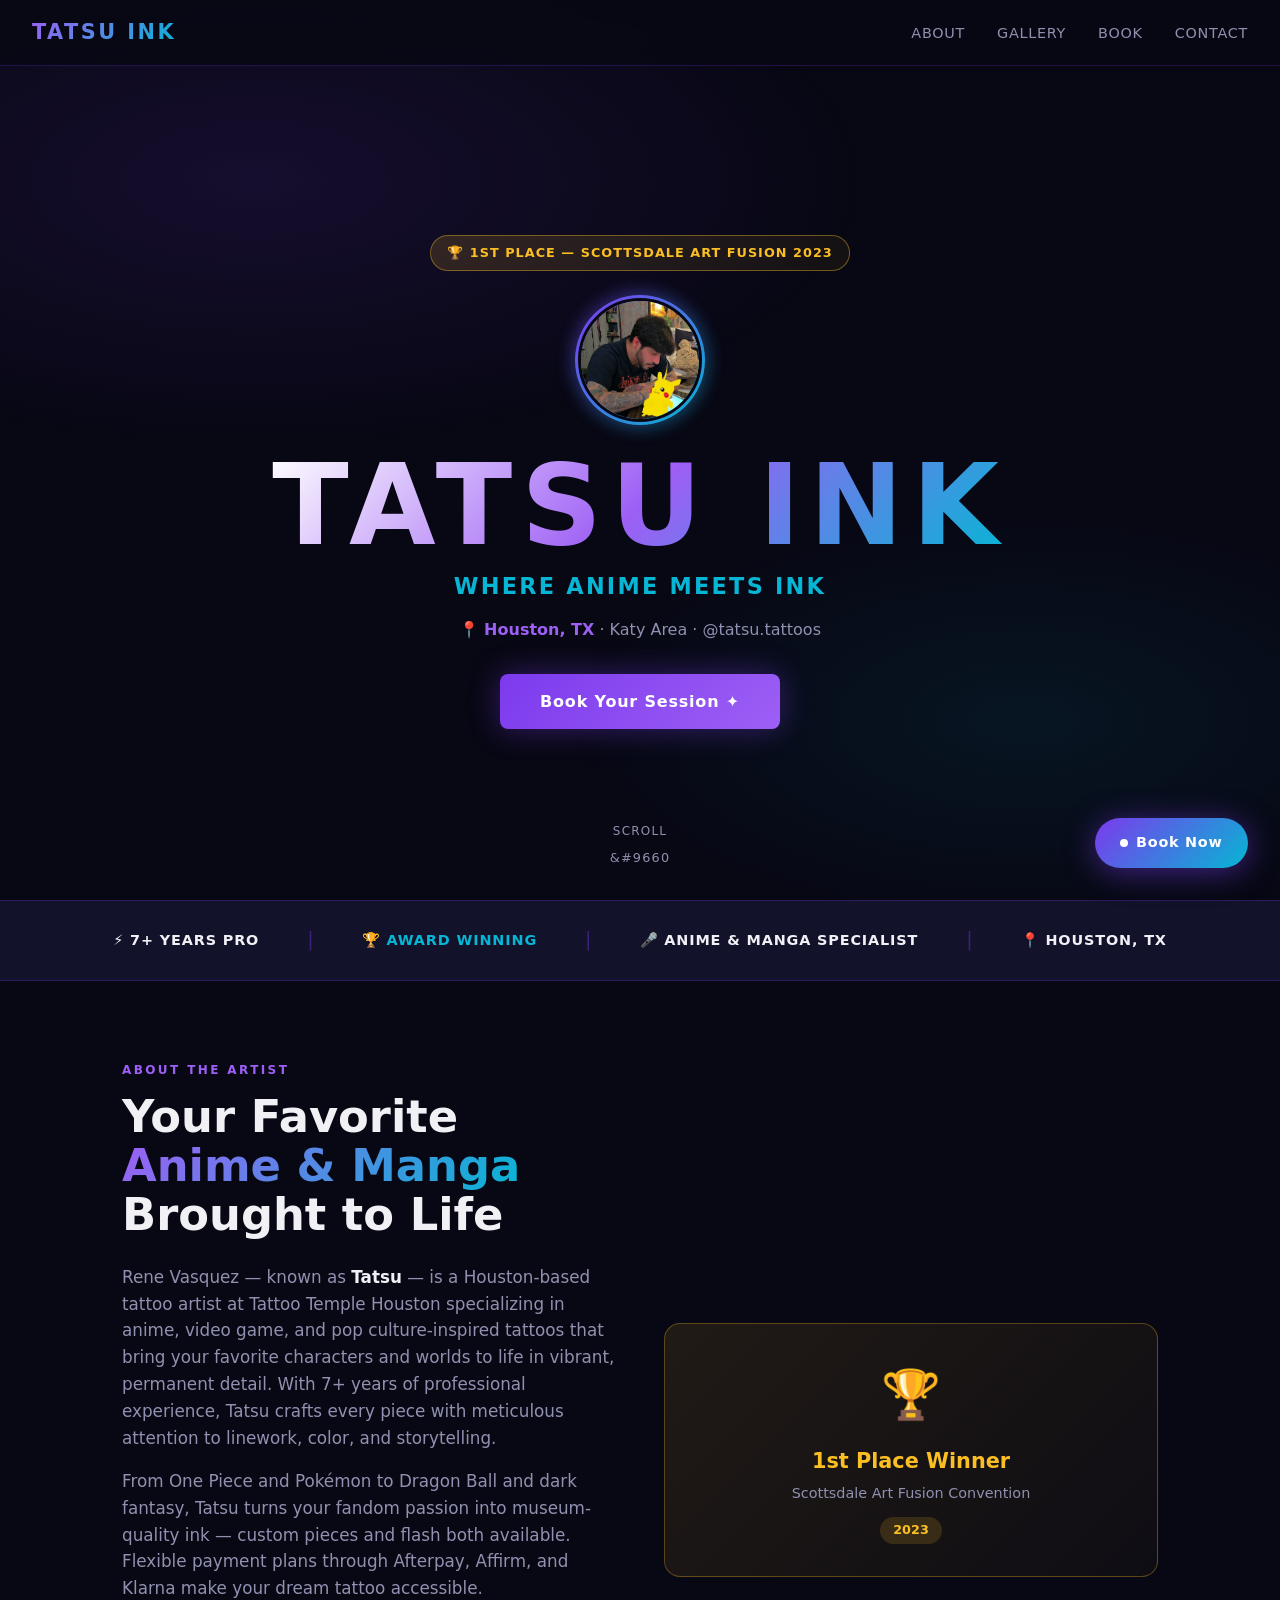
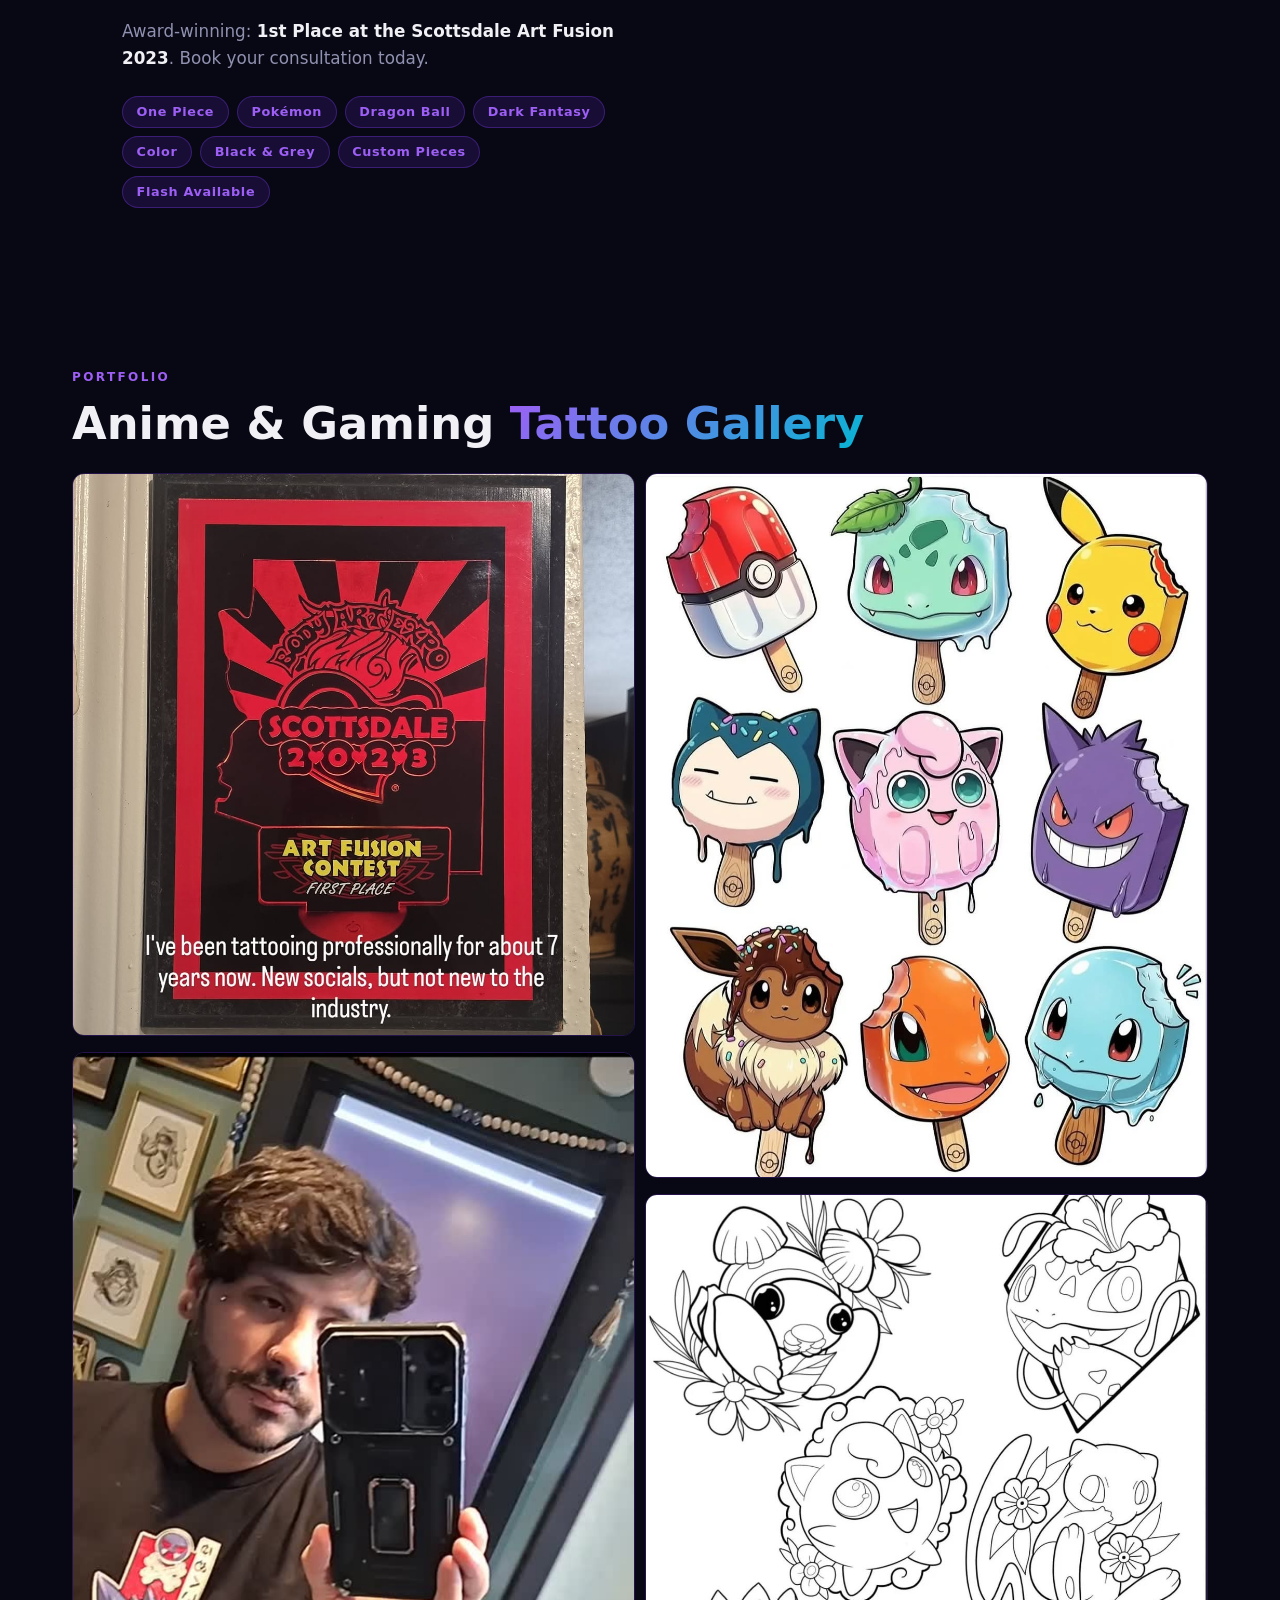
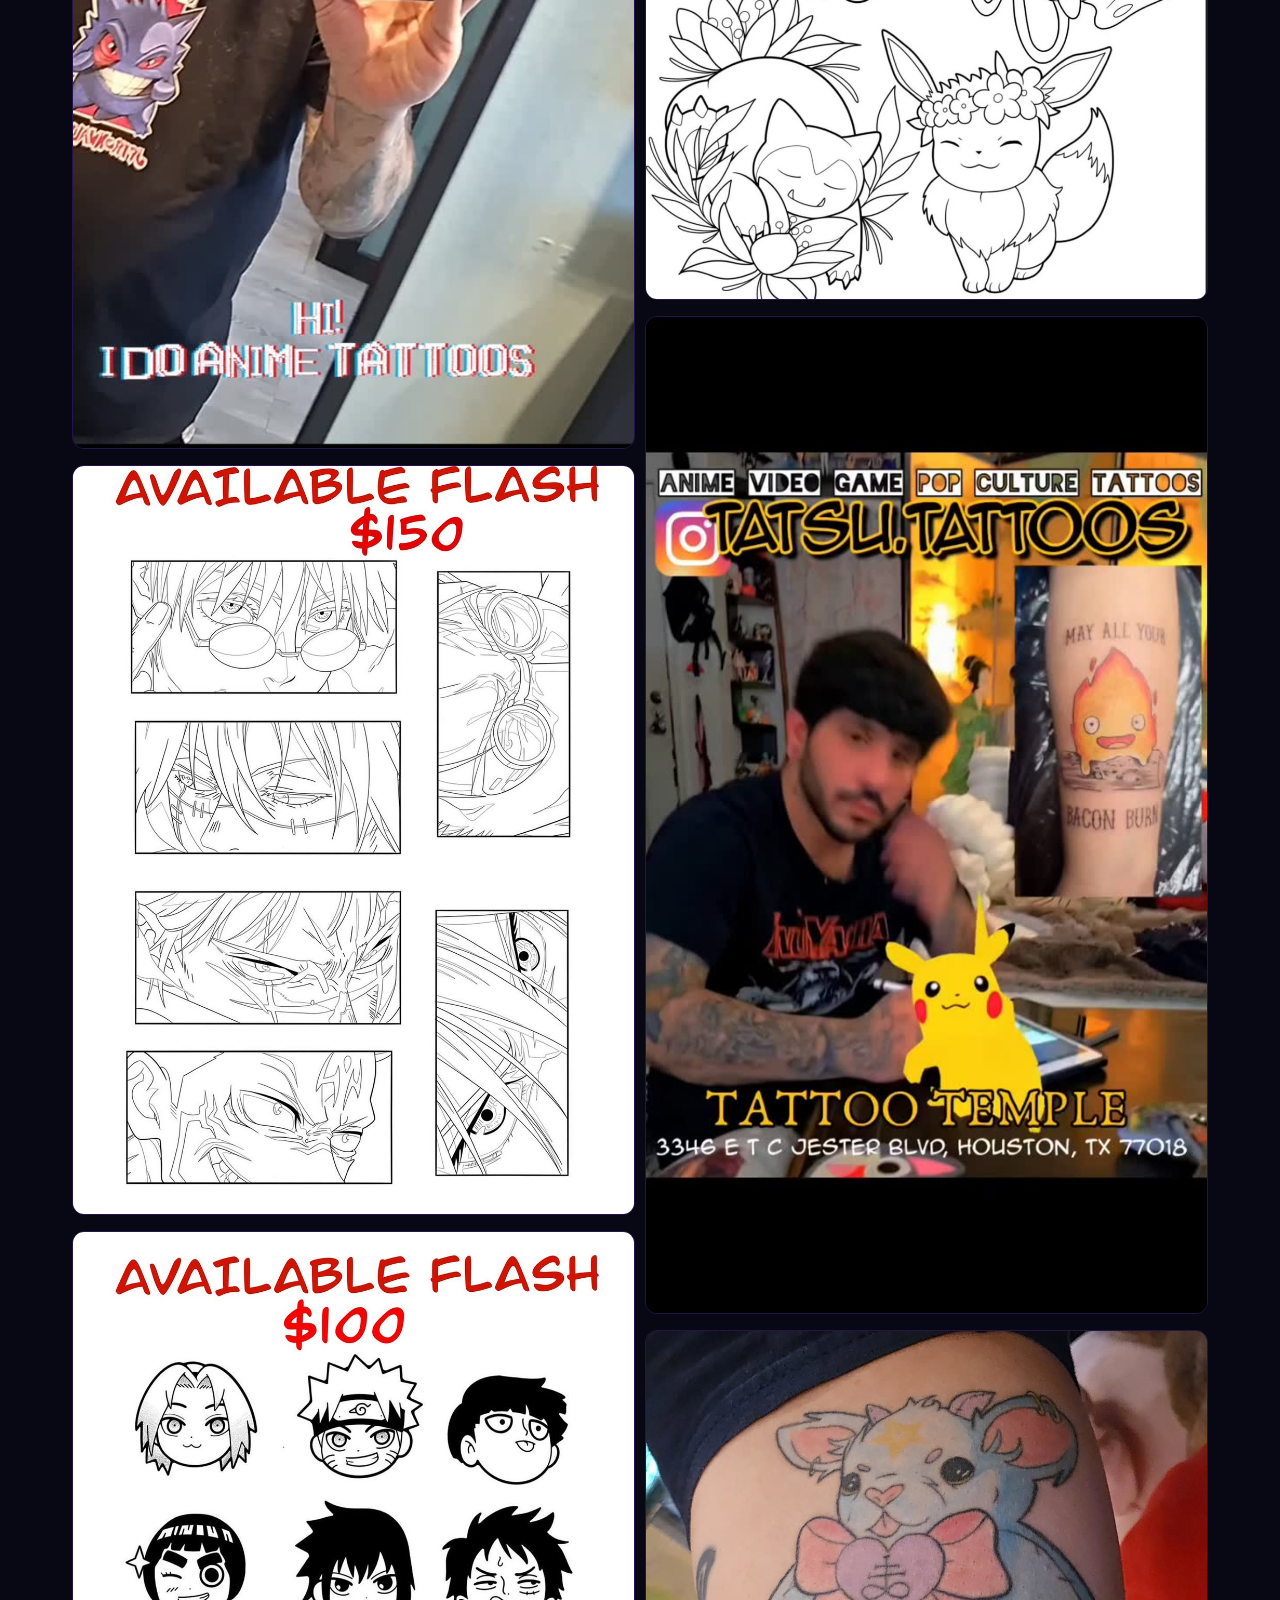
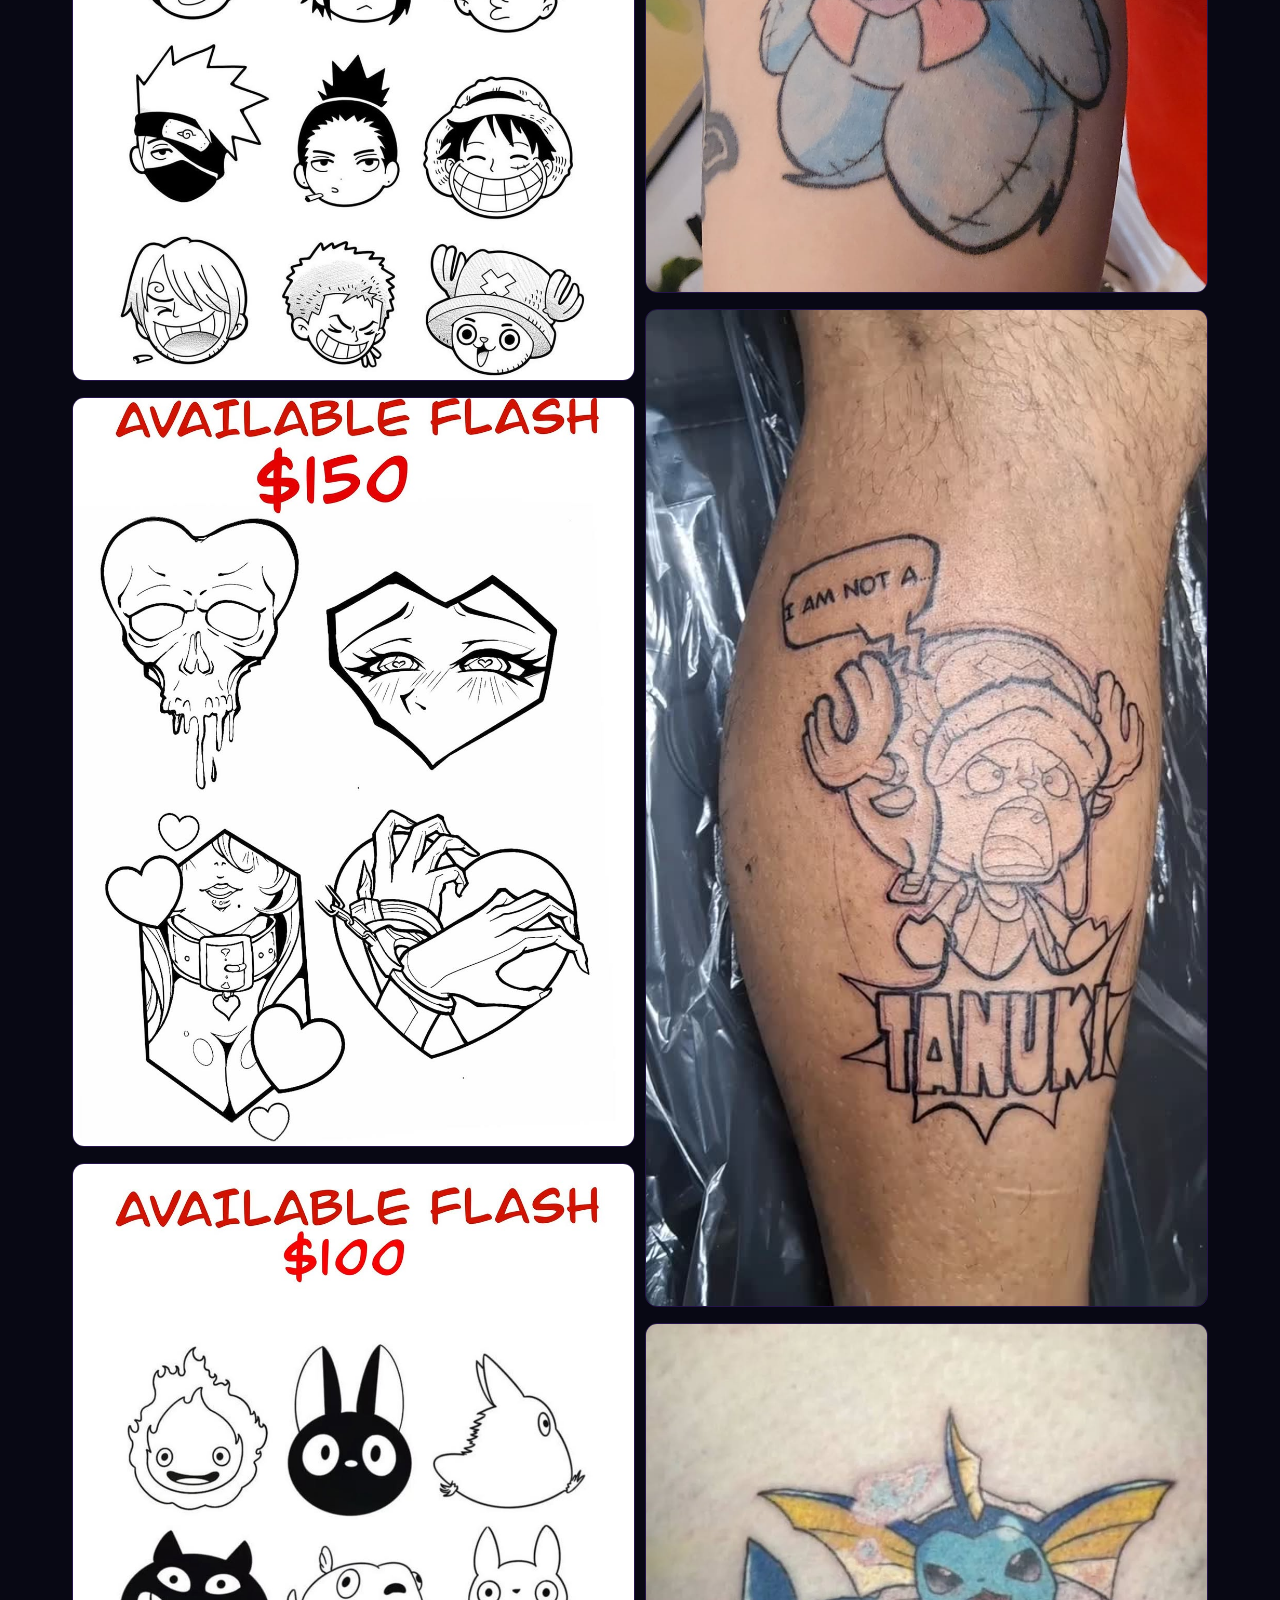
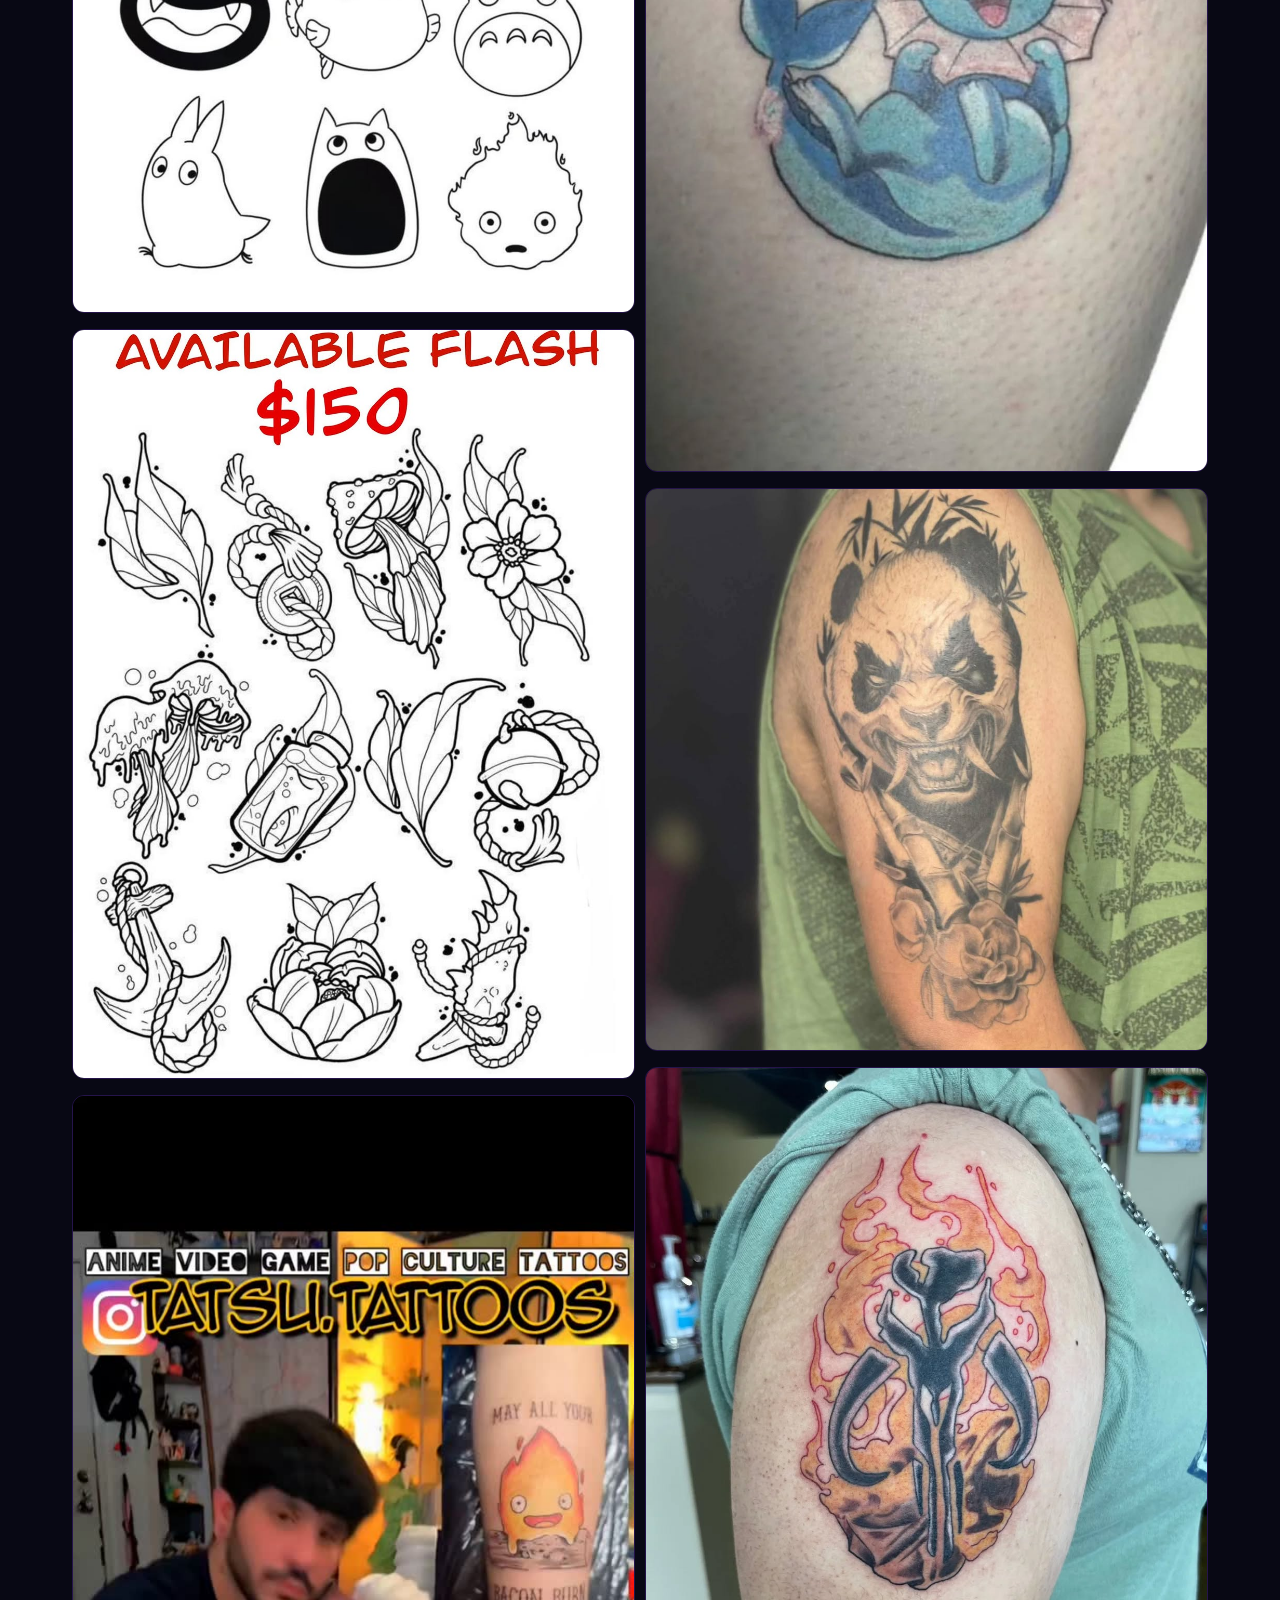
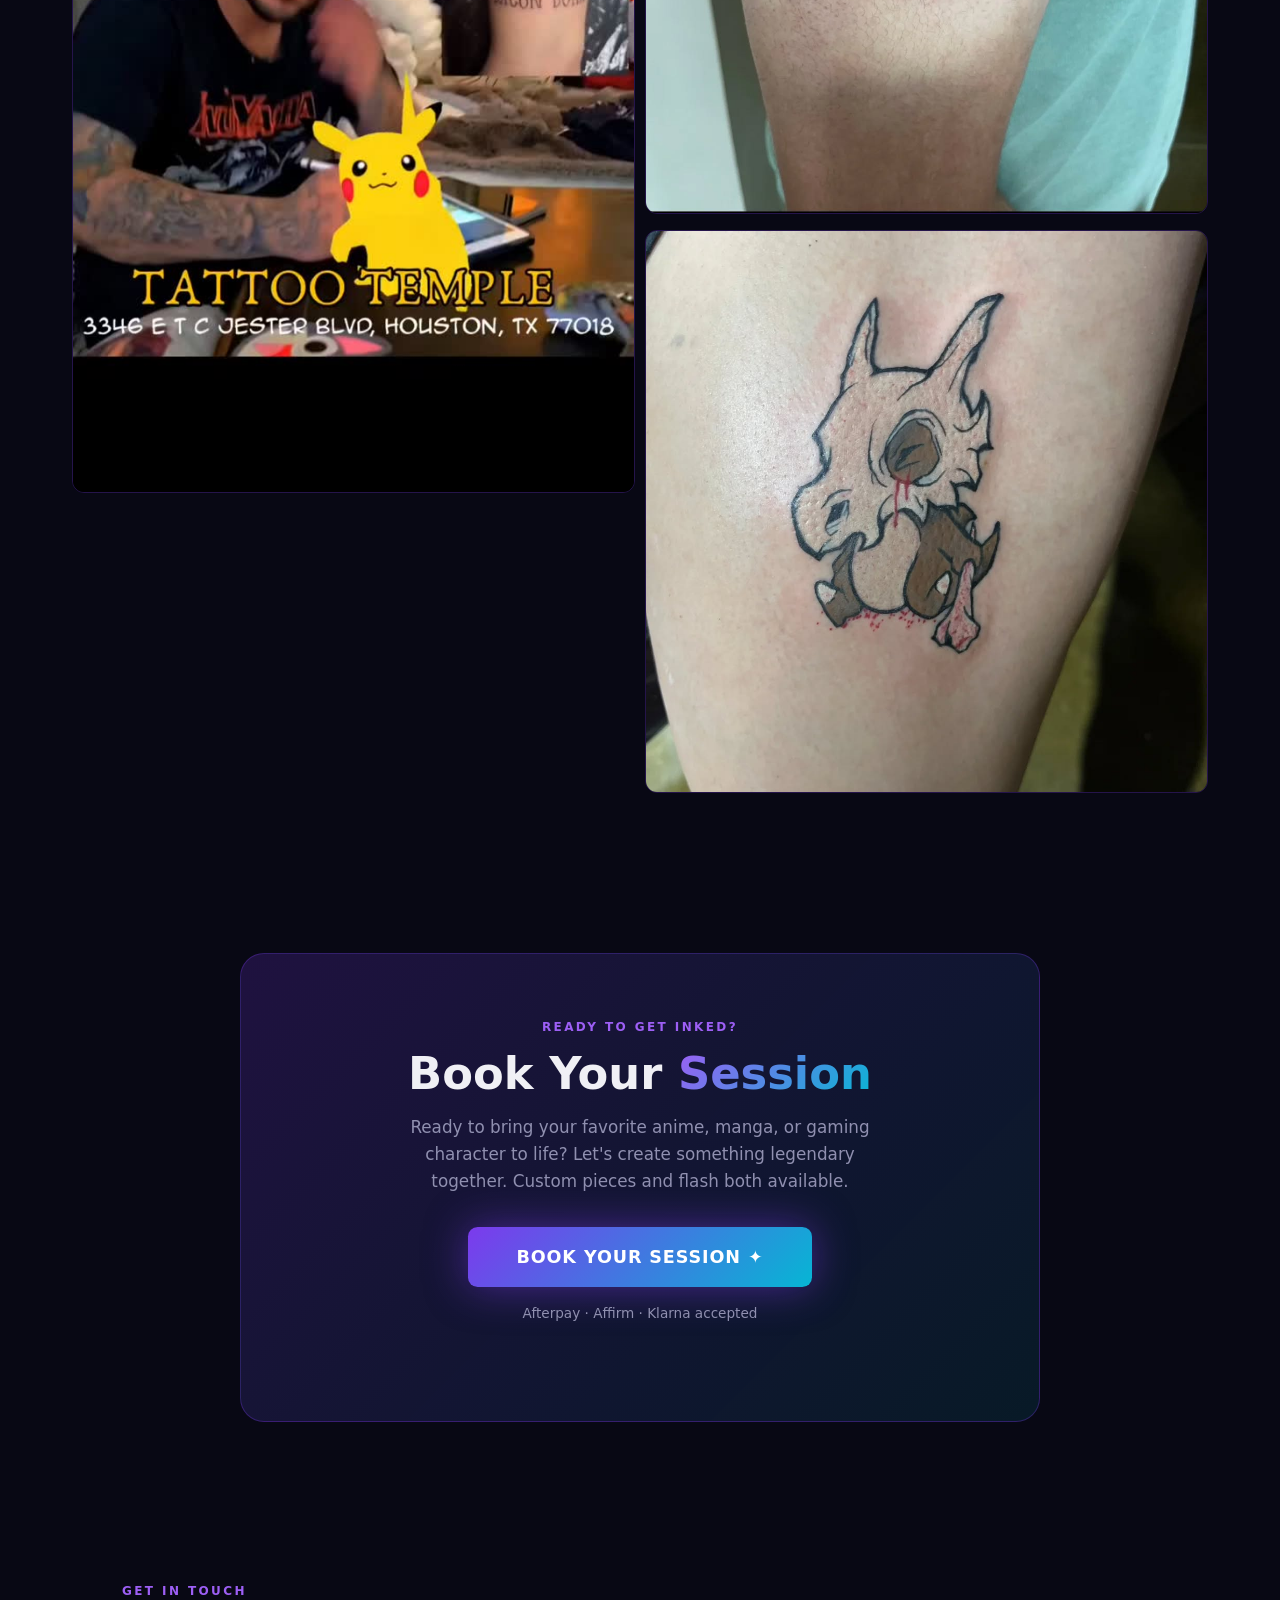
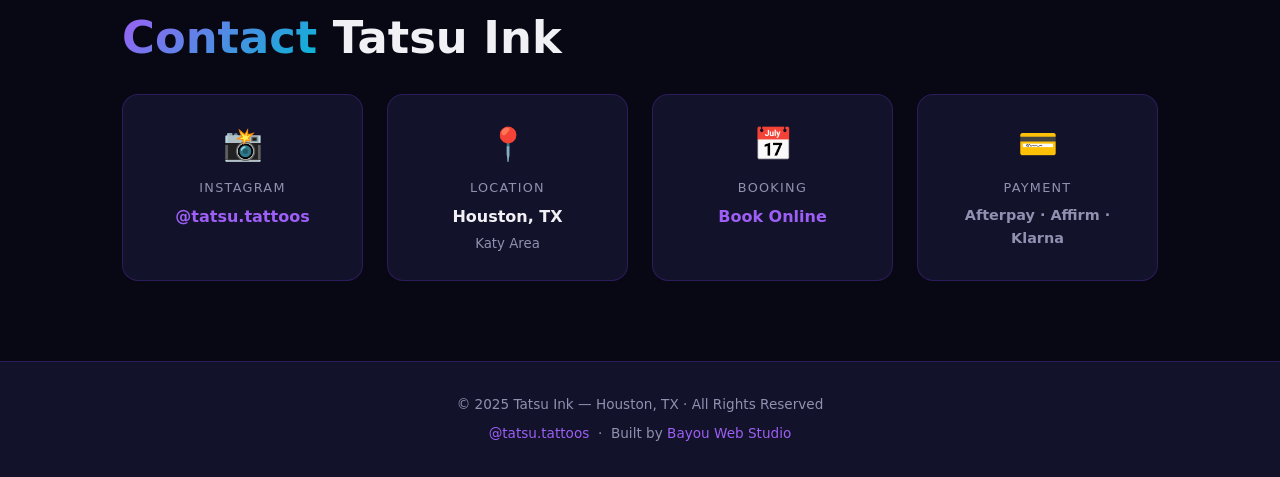
==== index.html @ 1beac1ac "fix: keep 2-column masonry gallery on mobile (was collapsing to 1 column under 480px)" ====
<!DOCTYPE html>
<html lang="en">
<head>
  <meta charset="UTF-8">
  <meta name="viewport" content="width=device-width, initial-scale=1.0">
  <title>Tatsu Ink | Anime &amp; Manga Tattoo Artist | Houston TX | Award Winning</title>
  <meta name="description" content="Tatsu Ink — Award-winning anime, manga &amp; gaming tattoo artist in Houston, TX. One Piece, Pokemon, Dragon Ball, dark fantasy. 1st Place Scottsdale Art Fusion 2023.">
  <meta name="keywords" content="anime tattoo artist Houston TX, manga tattoo Houston, gaming tattoo Katy Texas, One Piece tattoo, Pokemon tattoo, Dragon Ball tattoo, award winning tattoo artist Houston">
  <meta name="author" content="Tatsu Ink">
  <meta property="og:title" content="Tatsu Ink | Anime &amp; Manga Tattoo Artist | Houston TX">
  <meta property="og:description" content="Award-winning anime, manga &amp; gaming tattoos. 1st Place Scottsdale Art Fusion 2023. Houston, TX.">
  <meta property="og:image" content="https://tatsuink.com/img/tatsu_01.jpg">
  <meta property="og:url" content="https://tatsuink.com">
  <meta property="og:type" content="website">
  <meta name="twitter:card" content="summary_large_image">
  <link rel="canonical" href="https://tatsuink.com">
  <script type="application/ld+json">
  {
    "@context": "https://schema.org",
    "@type": "LocalBusiness",
    "name": "Tatsu Ink",
    "description": "Anime, manga, and gaming culture tattoo specialist. Award-winning artist. 7+ years professional experience.",
    "url": "https://tatsuink.com",
    "address": {"@type": "PostalAddress","addressLocality": "Katy","addressRegion": "TX","addressCountry": "US"},
    "sameAs": ["https://www.instagram.com/tatsu.tattoos/"],
    "image": "https://tatsuink.com/img/profile.jpg",
    "award": "1st Place Scottsdale Art Fusion 2023"
  }
  </script>
  <style>
    :root{--bg:#080814;--bg2:#0d0d22;--text:#f0f0f5;--muted:#9090b0;--accent:#7c3aed;--accent2:#9d5ff5;--cyan:#06b6d4;--gold:#fbbf24;--card-bg:#12122a;--border:rgba(124,58,237,0.25)}
    *{margin:0;padding:0;box-sizing:border-box}
    html{scroll-behavior:smooth}
    body{background:var(--bg);color:var(--text);font-family:'Segoe UI',system-ui,-apple-system,sans-serif;line-height:1.6;overflow-x:hidden}
    body::before{content:'';position:fixed;inset:0;background:radial-gradient(ellipse 80% 50% at 20% 20%,rgba(124,58,237,0.12) 0%,transparent 60%),radial-gradient(ellipse 60% 40% at 80% 80%,rgba(6,182,212,0.08) 0%,transparent 60%);pointer-events:none;z-index:0}
    nav{position:fixed;top:0;left:0;right:0;z-index:100;display:flex;align-items:center;justify-content:space-between;padding:1rem 2rem;background:rgba(8,8,20,0.9);backdrop-filter:blur(12px);border-bottom:1px solid var(--border)}
    .nav-logo{font-size:1.3rem;font-weight:900;letter-spacing:0.12em;background:linear-gradient(135deg,var(--accent2),var(--cyan));-webkit-background-clip:text;-webkit-text-fill-color:transparent;background-clip:text;text-decoration:none}
    .nav-links{display:flex;gap:2rem;list-style:none}
    .nav-links a{color:var(--muted);text-decoration:none;font-size:0.9rem;letter-spacing:0.05em;text-transform:uppercase;transition:color 0.2s}
    .nav-links a:hover{color:var(--accent2)}
    .hero{position:relative;z-index:1;min-height:100vh;display:flex;align-items:center;justify-content:center;text-align:center;padding:8rem 2rem 4rem}
    .hero-badge{display:inline-flex;align-items:center;gap:0.5rem;background:linear-gradient(135deg,rgba(251,191,36,0.15),rgba(251,191,36,0.05));border:1px solid rgba(251,191,36,0.4);color:var(--gold);padding:0.4rem 1rem;border-radius:2rem;font-size:0.8rem;font-weight:700;letter-spacing:0.08em;text-transform:uppercase;margin-bottom:1.5rem}
    .profile-pic-wrap{width:130px;height:130px;border-radius:50%;margin:0 auto 1.5rem;padding:3px;background:linear-gradient(135deg,var(--accent),var(--cyan));position:relative}
    .profile-pic-wrap::after{content:'';position:absolute;inset:-4px;border-radius:50%;background:linear-gradient(135deg,var(--accent),var(--cyan));z-index:-1;opacity:0.4;filter:blur(8px)}
    .profile-pic{width:100%;height:100%;border-radius:50%;object-fit:cover;border:3px solid var(--bg)}
    .hero-title{font-size:clamp(3rem,10vw,7rem);font-weight:900;letter-spacing:0.08em;line-height:1;margin-bottom:0.5rem;background:linear-gradient(135deg,#fff 0%,var(--accent2) 50%,var(--cyan) 100%);-webkit-background-clip:text;-webkit-text-fill-color:transparent;background-clip:text}
    .hero-tagline{font-size:clamp(1rem,3vw,1.4rem);color:var(--cyan);font-weight:600;letter-spacing:0.1em;text-transform:uppercase;margin-bottom:0.75rem}
    .hero-location{color:var(--muted);font-size:1rem;margin-bottom:2rem}
    .hero-location span{color:var(--accent2);font-weight:600}
    .hero-cta{display:inline-flex;align-items:center;gap:0.5rem;background:linear-gradient(135deg,var(--accent),var(--accent2));color:#fff;padding:0.9rem 2.5rem;border-radius:0.5rem;text-decoration:none;font-weight:700;font-size:1rem;letter-spacing:0.05em;transition:transform 0.2s,box-shadow 0.2s;box-shadow:0 0 30px rgba(124,58,237,0.4)}
    .hero-cta:hover{transform:translateY(-2px);box-shadow:0 0 50px rgba(124,58,237,0.6)}
    .scroll-hint{position:absolute;bottom:2rem;left:50%;transform:translateX(-50%);display:flex;flex-direction:column;align-items:center;gap:0.4rem;color:var(--muted);font-size:0.75rem;letter-spacing:0.1em;text-transform:uppercase;animation:bounce 2s infinite}
    .scroll-hint::after{content:'&#9660';font-size:0.8rem}
    @keyframes bounce{0%,100%{transform:translateX(-50%) translateY(0)}50%{transform:translateX(-50%) translateY(6px)}}
    .creds{position:relative;z-index:1;background:var(--card-bg);border-top:1px solid var(--border);border-bottom:1px solid var(--border);padding:1.5rem 2rem}
    .creds-inner{max-width:1100px;margin:0 auto;display:flex;flex-wrap:wrap;justify-content:center;gap:1rem 3rem}
    .cred-item{display:flex;align-items:center;gap:0.5rem;font-size:0.9rem;font-weight:700;letter-spacing:0.06em;text-transform:uppercase}
    .cred-item.highlight{color:var(--cyan)}
    .sep{color:rgba(124,58,237,0.4);font-weight:300;font-size:1.2rem}
    section{position:relative;z-index:1;max-width:1100px;margin:0 auto;padding:5rem 2rem}
    .section-label{font-size:0.75rem;font-weight:700;letter-spacing:0.2em;text-transform:uppercase;color:var(--accent2);margin-bottom:0.75rem}
    .section-title{font-size:clamp(1.8rem,4vw,2.8rem);font-weight:900;line-height:1.1;margin-bottom:1.5rem}
    .section-title span{background:linear-gradient(135deg,var(--accent2),var(--cyan));-webkit-background-clip:text;-webkit-text-fill-color:transparent;background-clip:text}
    .about-grid{display:grid;grid-template-columns:1fr 1fr;gap:3rem;align-items:center}
    .about-text p{color:var(--muted);font-size:1.05rem;margin-bottom:1rem}
    .about-text p strong{color:var(--text)}
    .about-tags{display:flex;flex-wrap:wrap;gap:0.5rem;margin-top:1.5rem}
    .tag{background:rgba(124,58,237,0.15);border:1px solid rgba(124,58,237,0.35);color:var(--accent2);padding:0.3rem 0.85rem;border-radius:2rem;font-size:0.8rem;font-weight:600;letter-spacing:0.05em}
    .about-award{background:linear-gradient(135deg,rgba(251,191,36,0.1),rgba(251,191,36,0.03));border:1px solid rgba(251,191,36,0.3);border-radius:1rem;padding:2rem;text-align:center}
    .award-icon{font-size:3rem;margin-bottom:0.75rem}
    .award-title{font-size:1.3rem;font-weight:900;color:var(--gold);margin-bottom:0.25rem}
    .award-sub{color:var(--muted);font-size:0.9rem}
    .award-year{display:inline-block;margin-top:0.75rem;background:rgba(251,191,36,0.15);color:var(--gold);padding:0.2rem 0.8rem;border-radius:2rem;font-size:0.8rem;font-weight:700}
    #gallery{max-width:1200px}
    .gallery-grid{columns:2;column-gap:10px}
    .gallery-item{break-inside:avoid;margin-bottom:10px;margin-bottom:1rem;border-radius:0.75rem;overflow:hidden;cursor:pointer;position:relative;border:1px solid var(--border);transition:transform 0.3s,box-shadow 0.3s}
    .gallery-item:hover{transform:translateY(-4px);box-shadow:0 12px 40px rgba(124,58,237,0.35);border-color:var(--accent2)}
    .gallery-item img{width:100%;display:block;transition:transform 0.4s}
    .gallery-item:hover img{transform:scale(1.04)}
    .gallery-overlay{position:absolute;inset:0;background:linear-gradient(to top,rgba(124,58,237,0.6) 0%,transparent 50%);opacity:0;transition:opacity 0.3s;display:flex;align-items:flex-end;padding:1rem}
    .gallery-item:hover .gallery-overlay{opacity:1}
    .lightbox{display:none;position:fixed;inset:0;z-index:1000;background:rgba(0,0,0,0.94);align-items:center;justify-content:center;padding:1rem}
    .lightbox.active{display:flex}
    .lightbox-img{max-width:90vw;max-height:90vh;border-radius:0.75rem;box-shadow:0 0 80px rgba(124,58,237,0.5);border:1px solid var(--accent)}
    .lightbox-close,.lightbox-prev,.lightbox-next{position:absolute;background:rgba(124,58,237,0.3);border:1px solid var(--accent);color:#fff;font-size:1.5rem;width:3rem;height:3rem;border-radius:50%;cursor:pointer;display:flex;align-items:center;justify-content:center;transition:background 0.2s}
    .lightbox-close{top:1.5rem;right:1.5rem}
    .lightbox-prev{top:50%;left:1.5rem;transform:translateY(-50%)}
    .lightbox-next{top:50%;right:1.5rem;transform:translateY(-50%)}
    .lightbox-close:hover,.lightbox-prev:hover,.lightbox-next:hover{background:rgba(124,58,237,0.7)}
    .booking-inner{background:linear-gradient(135deg,rgba(124,58,237,0.2) 0%,rgba(6,182,212,0.1) 100%);border:1px solid rgba(124,58,237,0.3);border-radius:1.5rem;padding:4rem 2rem;text-align:center;max-width:800px;margin:0 auto}
    .booking-inner p{color:var(--muted);font-size:1.05rem;margin-bottom:2rem;max-width:500px;margin-left:auto;margin-right:auto}
    .book-btn{display:inline-flex;align-items:center;gap:0.6rem;background:linear-gradient(135deg,var(--accent),var(--cyan));color:#fff;padding:1rem 3rem;border-radius:0.6rem;text-decoration:none;font-weight:800;font-size:1.1rem;letter-spacing:0.05em;text-transform:uppercase;transition:transform 0.2s,box-shadow 0.2s;box-shadow:0 0 40px rgba(124,58,237,0.5)}
    .book-btn:hover{transform:translateY(-3px);box-shadow:0 0 60px rgba(124,58,237,0.7)}
    .contact-grid{display:grid;grid-template-columns:repeat(auto-fit,minmax(220px,1fr));gap:1.5rem;margin-top:2rem}
    .contact-card{background:var(--card-bg);border:1px solid var(--border);border-radius:1rem;padding:1.5rem;text-align:center;transition:border-color 0.2s,transform 0.2s}
    .contact-card:hover{border-color:var(--accent2);transform:translateY(-2px)}
    .contact-card-icon{font-size:2rem;margin-bottom:0.5rem}
    .contact-card-label{color:var(--muted);font-size:0.8rem;letter-spacing:0.1em;text-transform:uppercase;margin-bottom:0.35rem}
    .contact-card-value{font-weight:700;font-size:1rem}
    .contact-card a{color:var(--accent2);text-decoration:none}
    .contact-card a:hover{color:var(--cyan)}
    footer{position:relative;z-index:1;background:var(--card-bg);border-top:1px solid var(--border);text-align:center;padding:2rem;color:var(--muted);font-size:0.85rem}
    footer a{color:var(--accent2);text-decoration:none}
    footer a:hover{color:var(--cyan)}
    .float-btn{position:fixed;bottom:2rem;right:2rem;z-index:200;background:linear-gradient(135deg,var(--accent),var(--cyan));color:#fff;padding:0.85rem 1.6rem;border-radius:3rem;text-decoration:none;font-weight:800;font-size:0.9rem;letter-spacing:0.05em;box-shadow:0 4px 30px rgba(124,58,237,0.5);transition:transform 0.2s,box-shadow 0.2s;display:flex;align-items:center;gap:0.5rem}
    .float-btn:hover{transform:translateY(-3px) scale(1.05);box-shadow:0 8px 40px rgba(124,58,237,0.7)}
    .pulse{display:inline-block;width:8px;height:8px;background:#fff;border-radius:50%;animation:pulseAnim 1.5s infinite}
    @keyframes pulseAnim{0%,100%{opacity:1;transform:scale(1)}50%{opacity:0.5;transform:scale(1.4)}}
    @media(max-width:768px){nav{padding:0.75rem 1.25rem}.nav-links{display:none}.about-grid{grid-template-columns:1fr}.gallery-grid{columns:2}.creds-inner{gap:0.75rem 1.5rem}.sep{display:none}.float-btn{bottom:1.25rem;right:1.25rem;padding:0.75rem 1.25rem;font-size:0.85rem}}
    @media(max-width:480px){.gallery-grid{columns:2}.hero-title{font-size:3rem}}
  </style>
</head>
<body>

<nav>
  <a class="nav-logo" href="#">TATSU INK</a>
  <ul class="nav-links">
    <li><a href="#about">About</a></li>
    <li><a href="#gallery">Gallery</a></li>
    <li><a href="#book">Book</a></li>
    <li><a href="#contact">Contact</a></li>
  </ul>
</nav>

<div class="hero">
  <div>
    <div class="hero-badge">&#127942; 1st Place &mdash; Scottsdale Art Fusion 2023</div>
    <div class="profile-pic-wrap">
      <img class="profile-pic" src="img/profile.jpg" alt="Tatsu anime manga tattoo artist Houston TX" loading="eager">
    </div>
    <h1 class="hero-title">TATSU INK</h1>
    <p class="hero-tagline">Where Anime Meets Ink</p>
    <p class="hero-location">&#128205; <span>Houston, TX</span> &middot; Katy Area &middot; @tatsu.tattoos</p>
    <a class="hero-cta" href="https://venue.ink/@tatsutattoos/book/buk-8iaoDPo7040" target="_blank" rel="noopener">Book Your Session &#10022;</a>
  </div>
  <div class="scroll-hint">Scroll</div>
</div>

<div class="creds">
  <div class="creds-inner">
    <div class="cred-item">&#9889; 7+ Years Pro</div>
    <div class="sep">|</div>
    <div class="cred-item highlight">&#127942; Award Winning</div>
    <div class="sep">|</div>
    <div class="cred-item">&#127908; Anime &amp; Manga Specialist</div>
    <div class="sep">|</div>
    <div class="cred-item">&#128205; Houston, TX</div>
  </div>
</div>

<section id="about">
  <div class="section-label">About the Artist</div>
  <div class="about-grid">
    <div class="about-text">
      <h2 class="section-title">Your Favorite <span>Anime &amp; Manga</span> Brought to Life</h2>
      <p>Rene Vasquez &mdash; known as <strong>Tatsu</strong> &mdash; is a Houston-based tattoo artist at Tattoo Temple Houston specializing in anime, video game, and pop culture-inspired tattoos that bring your favorite characters and worlds to life in vibrant, permanent detail. With 7+ years of professional experience, Tatsu crafts every piece with meticulous attention to linework, color, and storytelling.</p>
      <p>From One Piece and Pok&eacute;mon to Dragon Ball and dark fantasy, Tatsu turns your fandom passion into museum-quality ink &mdash; custom pieces and flash both available. Flexible payment plans through Afterpay, Affirm, and Klarna make your dream tattoo accessible.</p>
      <p>Award-winning: <strong>1st Place at the Scottsdale Art Fusion 2023</strong>. Book your consultation today.</p>
      <div class="about-tags">
        <span class="tag">One Piece</span>
        <span class="tag">Pok&eacute;mon</span>
        <span class="tag">Dragon Ball</span>
        <span class="tag">Dark Fantasy</span>
        <span class="tag">Color</span>
        <span class="tag">Black &amp; Grey</span>
        <span class="tag">Custom Pieces</span>
        <span class="tag">Flash Available</span>
      </div>
    </div>
    <div class="about-award">
      <div class="award-icon">&#127942;</div>
      <div class="award-title">1st Place Winner</div>
      <div class="award-sub">Scottsdale Art Fusion Convention</div>
      <div class="award-year">2023</div>
    </div>
  </div>
</section>

<section id="gallery" style="max-width:1200px">
  <div class="section-label">Portfolio</div>
  <h2 class="section-title">Anime &amp; Gaming <span>Tattoo Gallery</span></h2>
  <div class="gallery-grid" id="galleryGrid"></div>
</section>

<section id="book">
  <div class="booking-inner">
    <div class="section-label">Ready to Get Inked?</div>
    <h2 class="section-title" style="margin-bottom:1rem">Book Your <span>Session</span></h2>
    <p>Ready to bring your favorite anime, manga, or gaming character to life? Let's create something legendary together. Custom pieces and flash both available.</p>
    <a class="book-btn" href="https://venue.ink/@tatsutattoos/book/buk-8iaoDPo7040" target="_blank" rel="noopener">Book Your Session &#10022;</a>
    <p style="margin-top:1rem;color:var(--muted);font-size:0.85rem">Afterpay &middot; Affirm &middot; Klarna accepted</p>
  </div>
</section>

<section id="contact">
  <div class="section-label">Get in Touch</div>
  <h2 class="section-title"><span>Contact</span> Tatsu Ink</h2>
  <div class="contact-grid">
    <div class="contact-card">
      <div class="contact-card-icon">&#128248;</div>
      <div class="contact-card-label">Instagram</div>
      <div class="contact-card-value"><a href="https://www.instagram.com/tatsu.tattoos/" target="_blank" rel="noopener">@tatsu.tattoos</a></div>
    </div>
    <div class="contact-card">
      <div class="contact-card-icon">&#128205;</div>
      <div class="contact-card-label">Location</div>
      <div class="contact-card-value">Houston, TX<br><small style="color:var(--muted);font-weight:400">Katy Area</small></div>
    </div>
    <div class="contact-card">
      <div class="contact-card-icon">&#128197;</div>
      <div class="contact-card-label">Booking</div>
      <div class="contact-card-value"><a href="https://venue.ink/@tatsutattoos/book/buk-8iaoDPo7040" target="_blank" rel="noopener">Book Online</a></div>
    </div>
    <div class="contact-card">
      <div class="contact-card-icon">&#128179;</div>
      <div class="contact-card-label">Payment</div>
      <div class="contact-card-value" style="font-size:0.9rem;color:var(--muted)">Afterpay &middot; Affirm &middot; Klarna</div>
    </div>
  </div>
</section>

<footer>
  <p>&copy; 2025 Tatsu Ink &mdash; Houston, TX &middot; All Rights Reserved</p>
  <p style="margin-top:0.5rem">
    <a href="https://www.instagram.com/tatsu.tattoos/" target="_blank" rel="noopener">@tatsu.tattoos</a>
    &nbsp;&middot;&nbsp;
    Built by <a href="https://bayouwebstudio.com" target="_blank" rel="noopener">Bayou Web Studio</a>
  </p>
</footer>

<a class="float-btn" href="https://venue.ink/@tatsutattoos/book/buk-8iaoDPo7040" target="_blank" rel="noopener">
  <span class="pulse"></span> Book Now
</a>

<div class="lightbox" id="lightbox">
  <button class="lightbox-close" id="lbClose">&#10005;</button>
  <button class="lightbox-prev" id="lbPrev">&#8249;</button>
  <img class="lightbox-img" id="lbImg" src="" alt="Anime tattoo by Tatsu Houston TX">
  <button class="lightbox-next" id="lbNext">&#8250;</button>
</div>

<script>
const images=["tatsu_01.jpg","tatsu_02.jpg","tatsu_03.jpg","tatsu_04.jpg","tatsu_05.jpg","tatsu_06.jpg","tatsu_07.jpg","tatsu_08.jpg","tatsu_09.jpg","tatsu_10.jpg","tatsu_11.jpg","tatsu_12.jpg","tatsu_13.jpg","tatsu_14.jpg","tatsu_15.jpg","tatsu_16.jpg","tatsu_17.jpg"];
const grid=document.getElementById('galleryGrid');
images.forEach((img,i)=>{
  const item=document.createElement('div');
  item.className='gallery-item';
  item.innerHTML='<img src="img/'+img+'" alt="Anime tattoo by Tatsu Houston TX" loading="lazy"><div class="gallery-overlay"><span style="color:#fff;font-size:1.5rem">&#10021;</span></div>';
  item.addEventListener('click',()=>openLb(i));
  grid.appendChild(item);
});
let ci=0;
const lb=document.getElementById('lightbox'),lbImg=document.getElementById('lbImg');
function openLb(i){ci=i;lbImg.src='img/'+images[i];lb.classList.add('active');document.body.style.overflow='hidden'}
function closeLb(){lb.classList.remove('active');document.body.style.overflow=''}
function nav(d){ci=(ci+d+images.length)%images.length;lbImg.src='img/'+images[ci]}
document.getElementById('lbClose').onclick=closeLb;
document.getElementById('lbPrev').onclick=()=>nav(-1);
document.getElementById('lbNext').onclick=()=>nav(1);
lb.addEventListener('click',e=>{if(e.target===lb)closeLb()});
document.addEventListener('keydown',e=>{if(!lb.classList.contains('active'))return;if(e.key==='Escape')closeLb();if(e.key==='ArrowLeft')nav(-1);if(e.key==='ArrowRight')nav(1)});
</script>
</body>
</html>
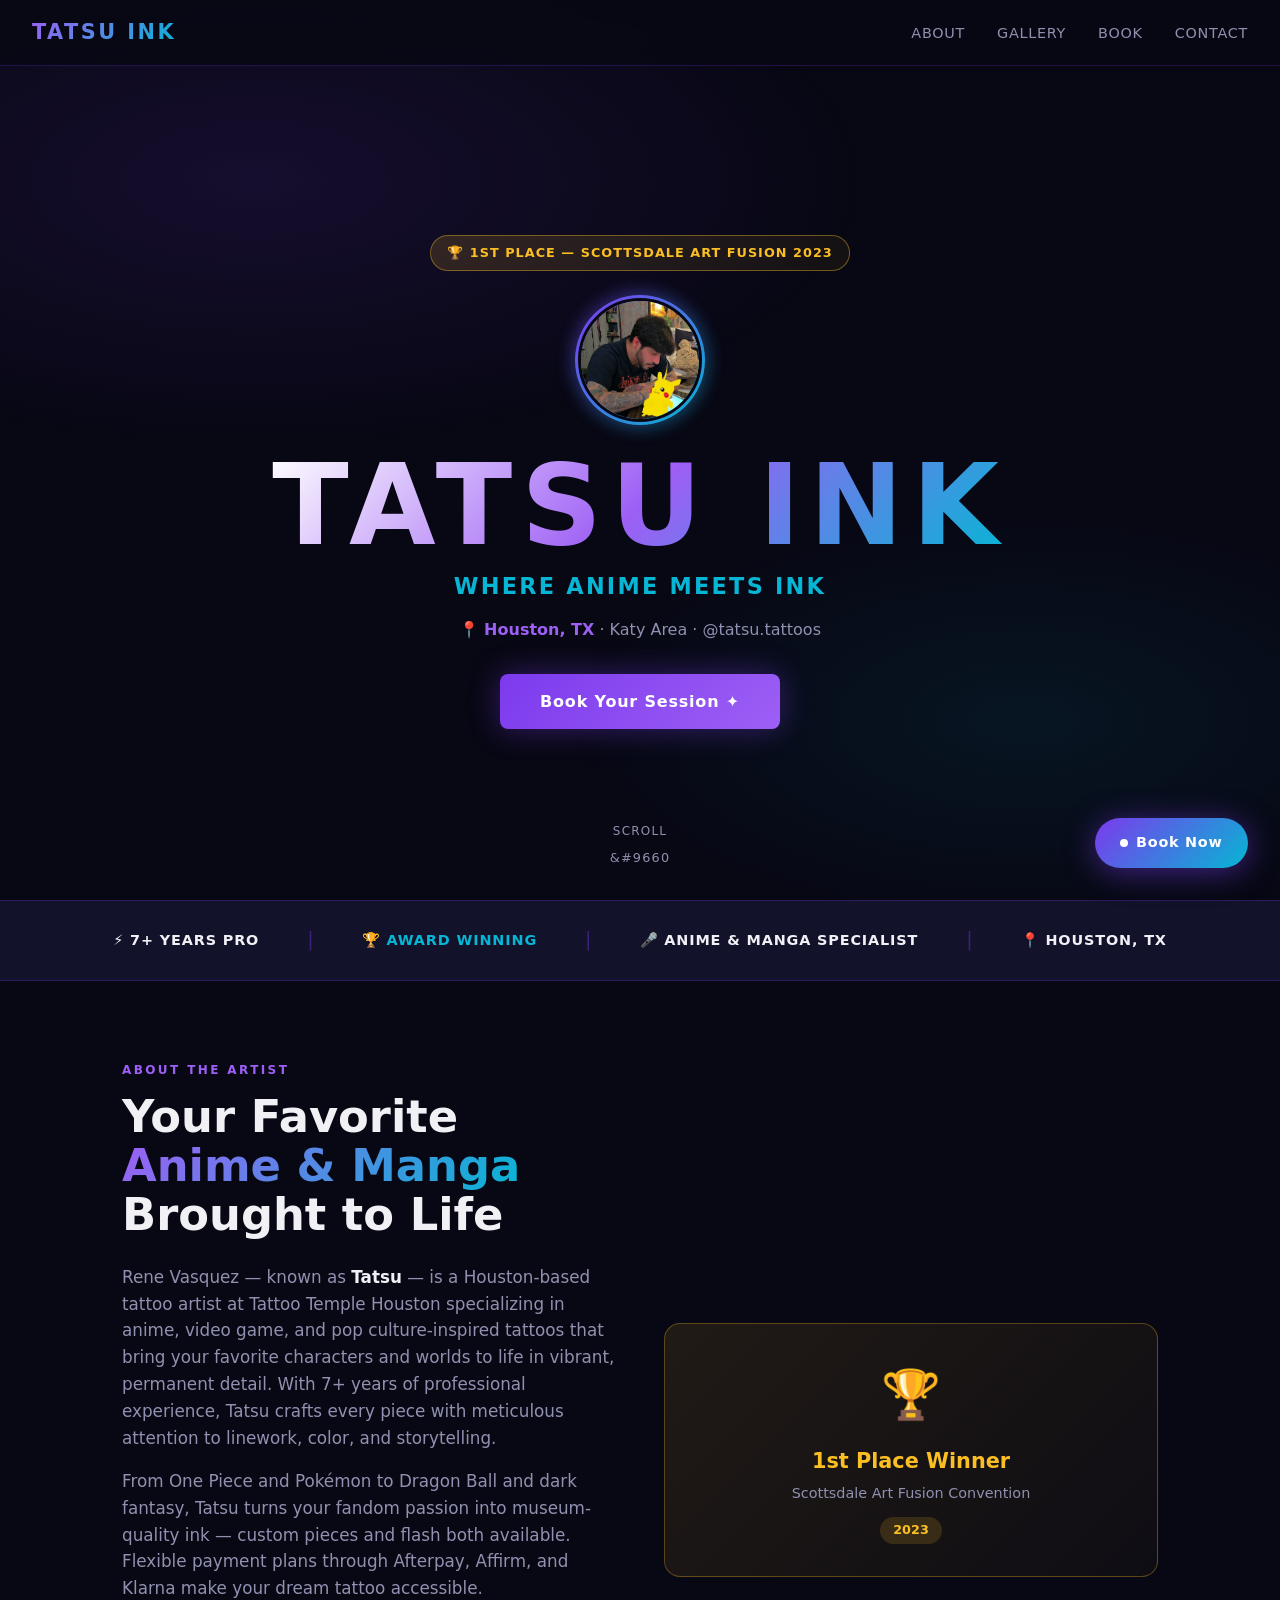
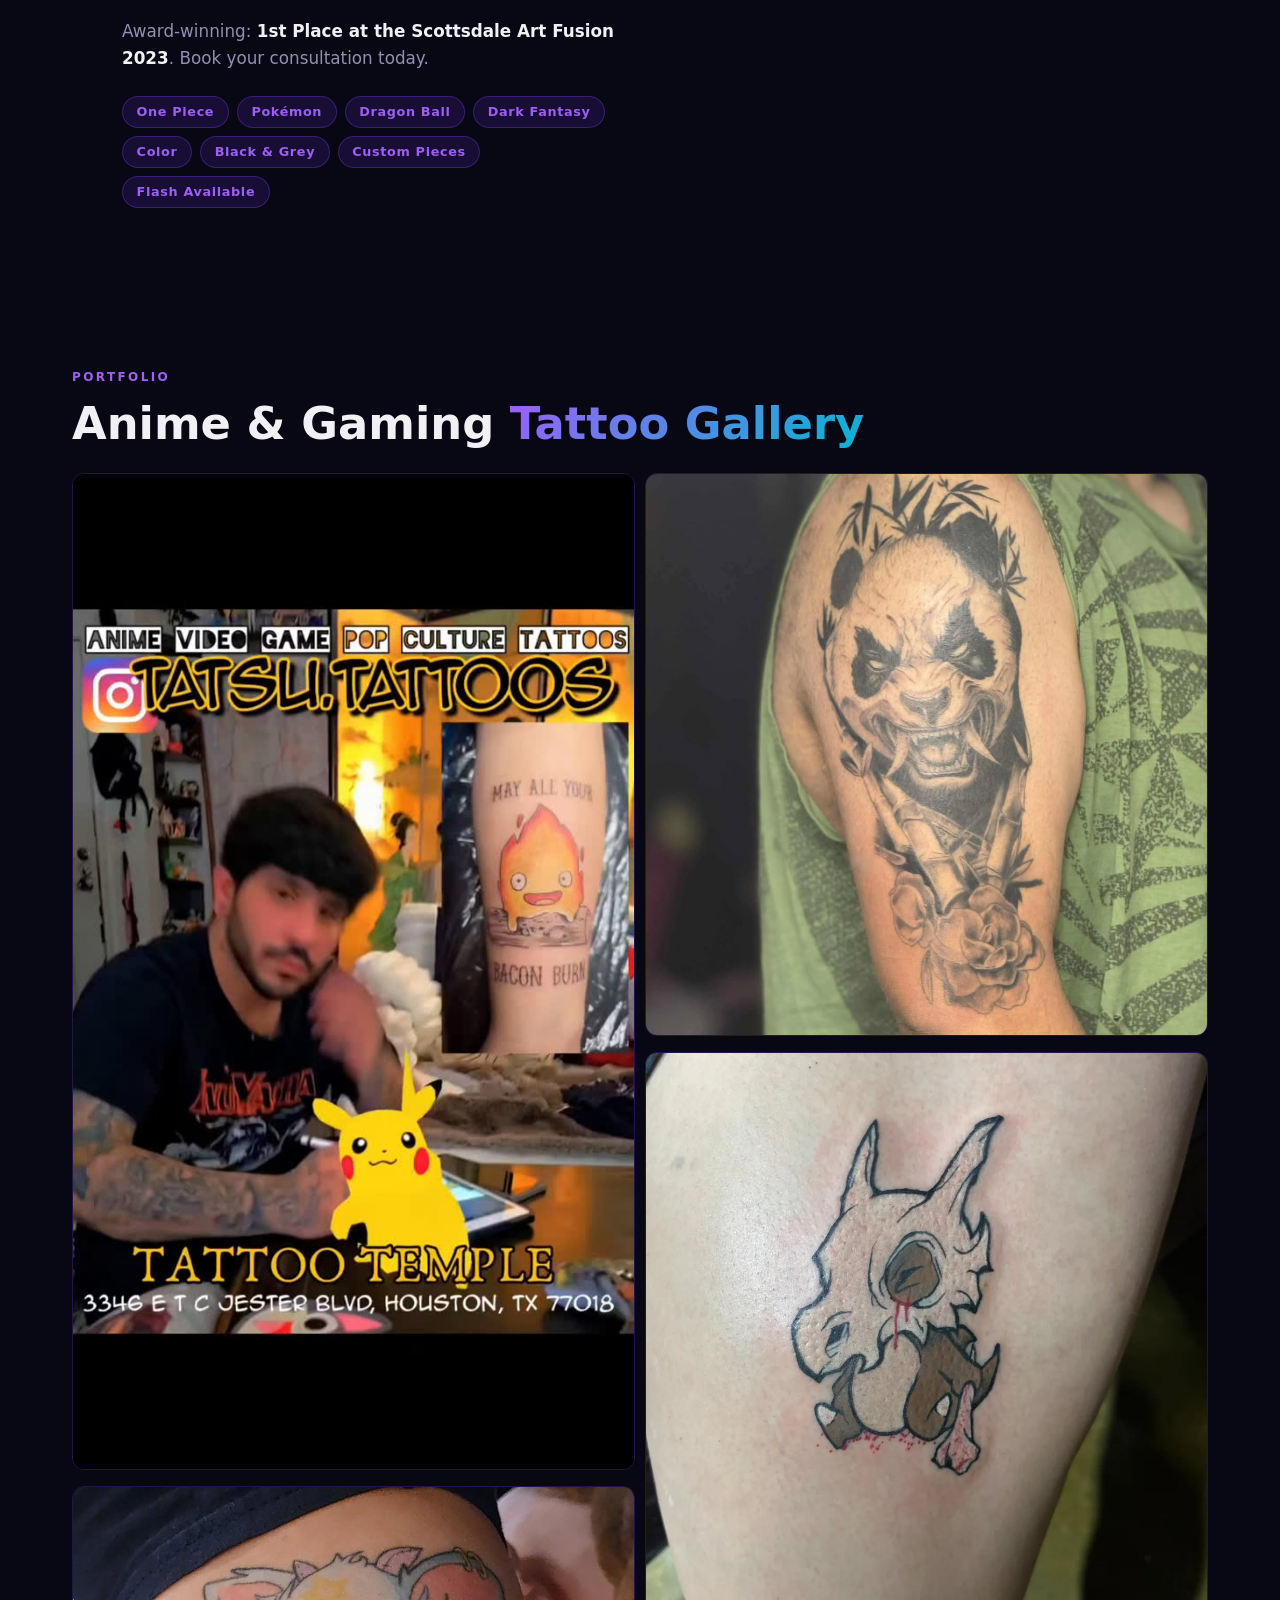
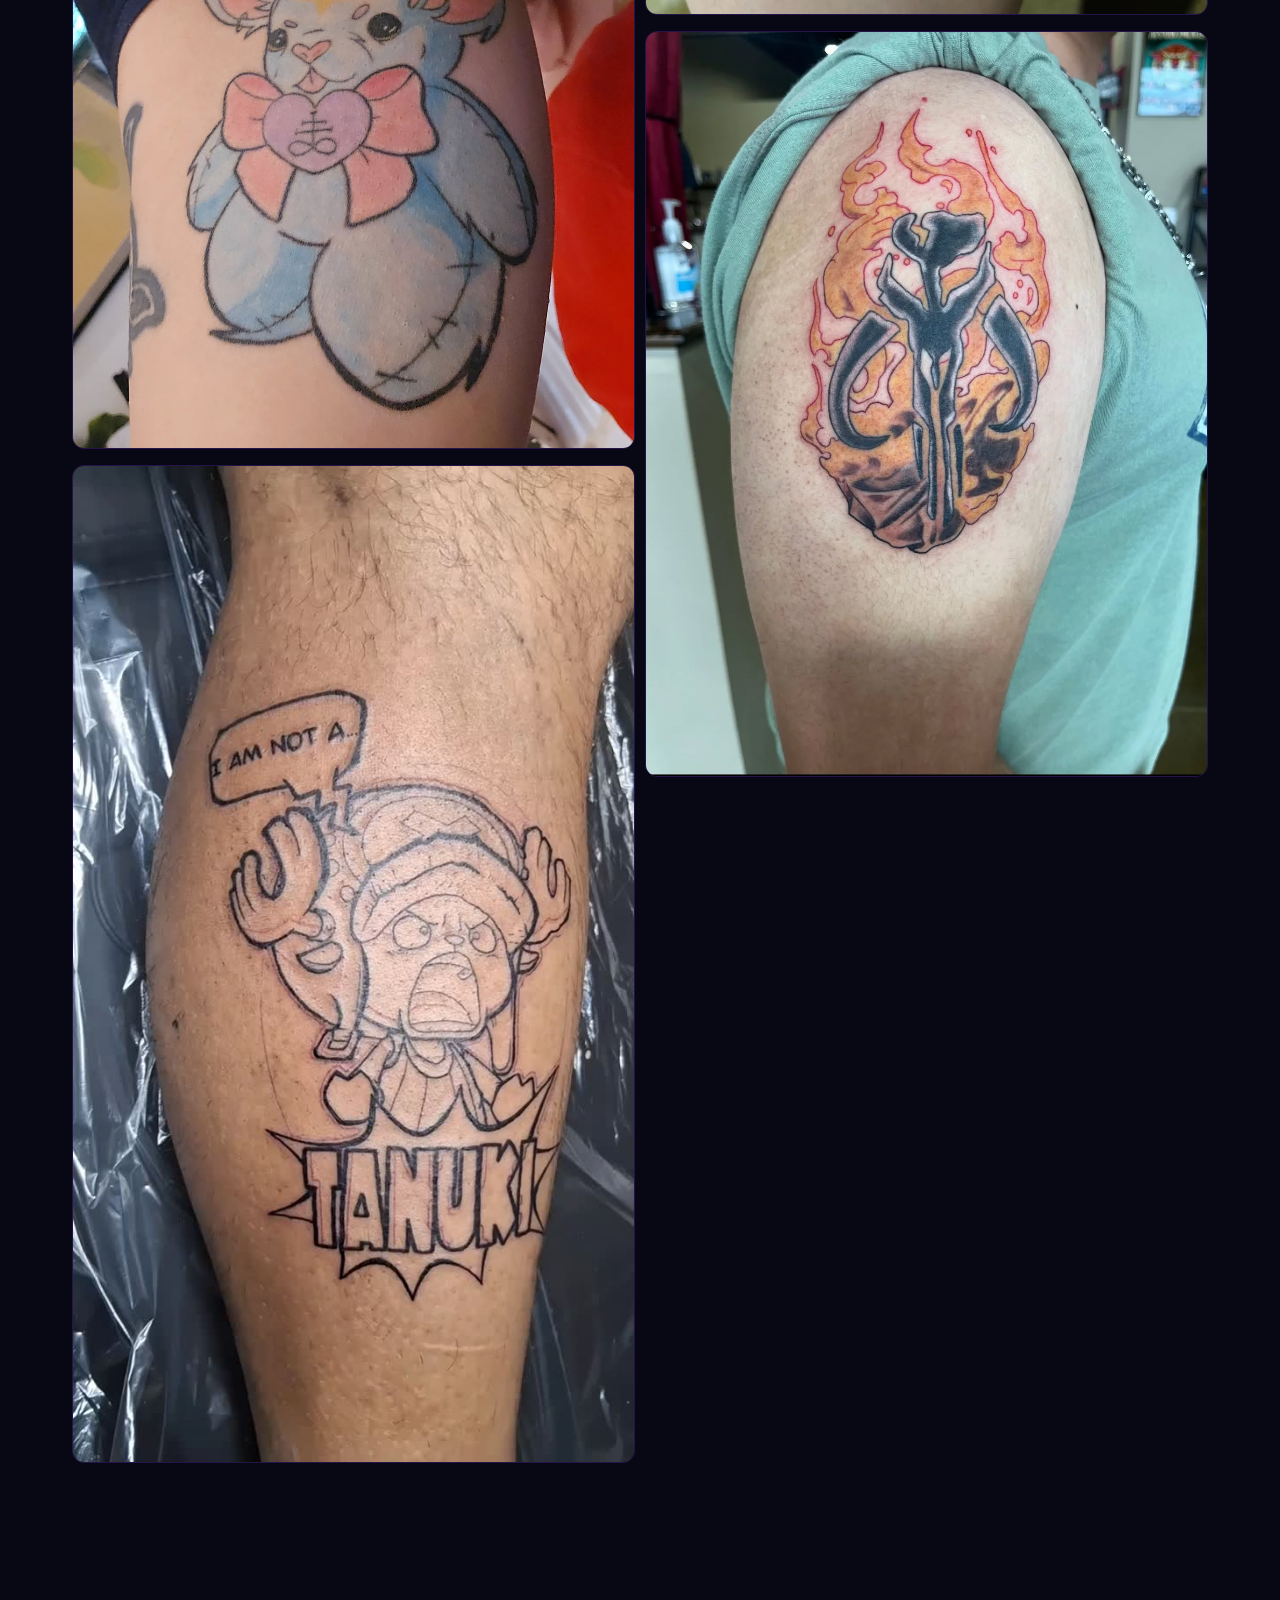
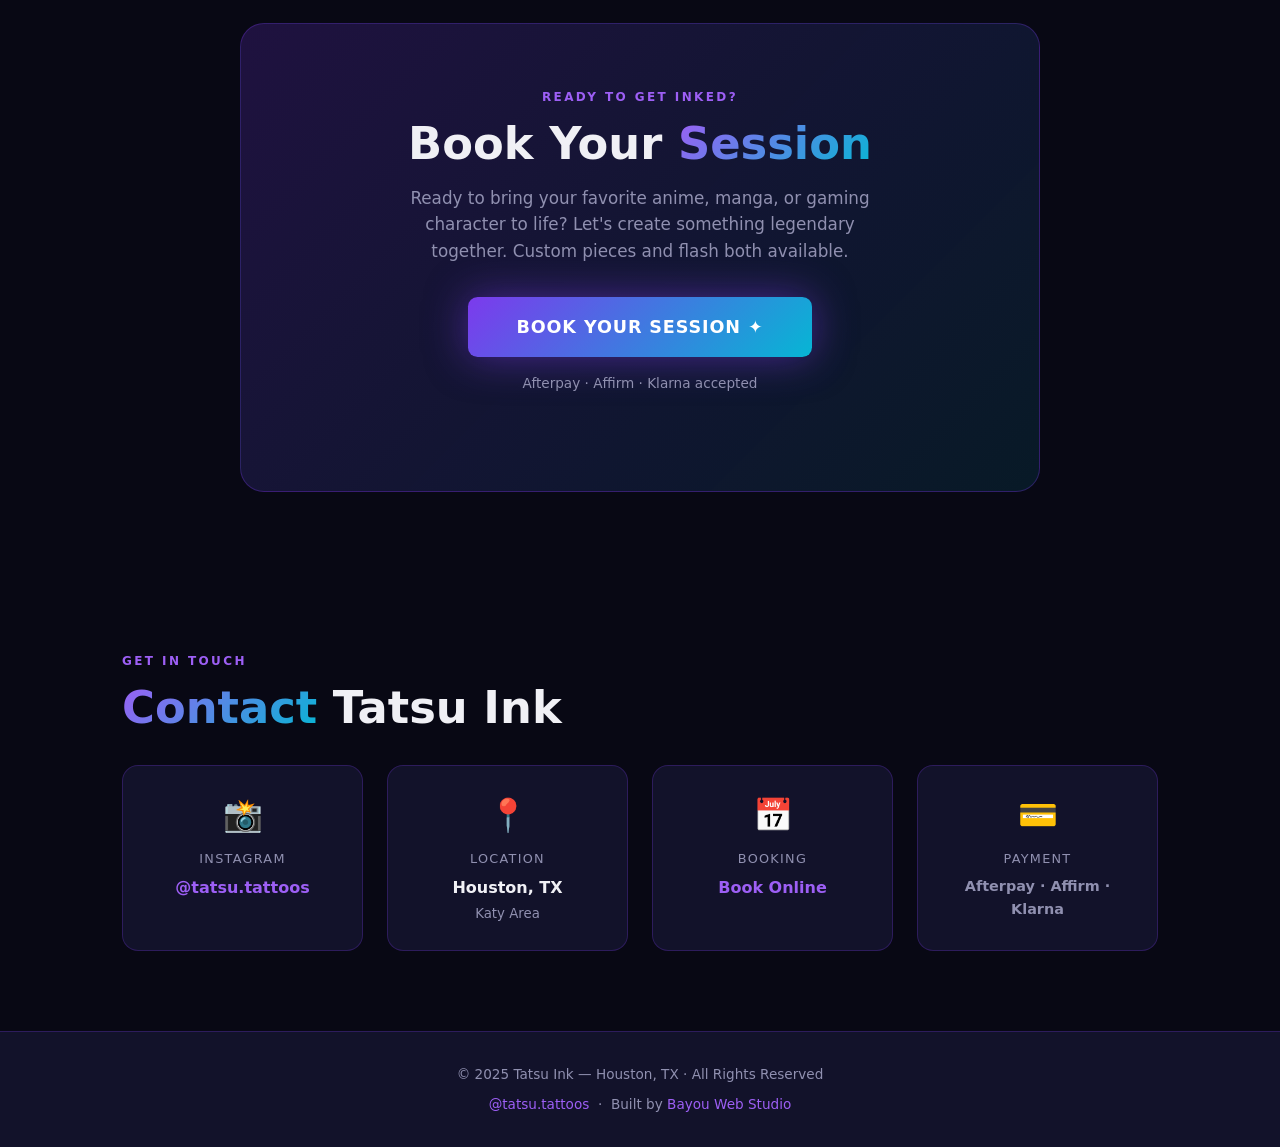
==== commit dd8c1e33: "Update gallery to 6 verified tattoo images only" ====
--- a/index.html
+++ b/index.html
@@ -240,7 +240,7 @@
 </div>
 
 <script>
-const images=["tatsu_01.jpg","tatsu_02.jpg","tatsu_03.jpg","tatsu_04.jpg","tatsu_05.jpg","tatsu_06.jpg","tatsu_07.jpg","tatsu_08.jpg","tatsu_09.jpg","tatsu_10.jpg","tatsu_11.jpg","tatsu_12.jpg","tatsu_13.jpg","tatsu_14.jpg","tatsu_15.jpg","tatsu_16.jpg","tatsu_17.jpg"];
+const images=["tatsu_01.jpg","tatsu_02.jpg","tatsu_03.jpg","tatsu_04.jpg","tatsu_05.jpg","tatsu_06.jpg"];
 const grid=document.getElementById('galleryGrid');
 images.forEach((img,i)=>{
   const item=document.createElement('div');
@@ -261,4 +261,4 @@
 document.addEventListener('keydown',e=>{if(!lb.classList.contains('active'))return;if(e.key==='Escape')closeLb();if(e.key==='ArrowLeft')nav(-1);if(e.key==='ArrowRight')nav(1)});
 </script>
 </body>
-</html>+</html>
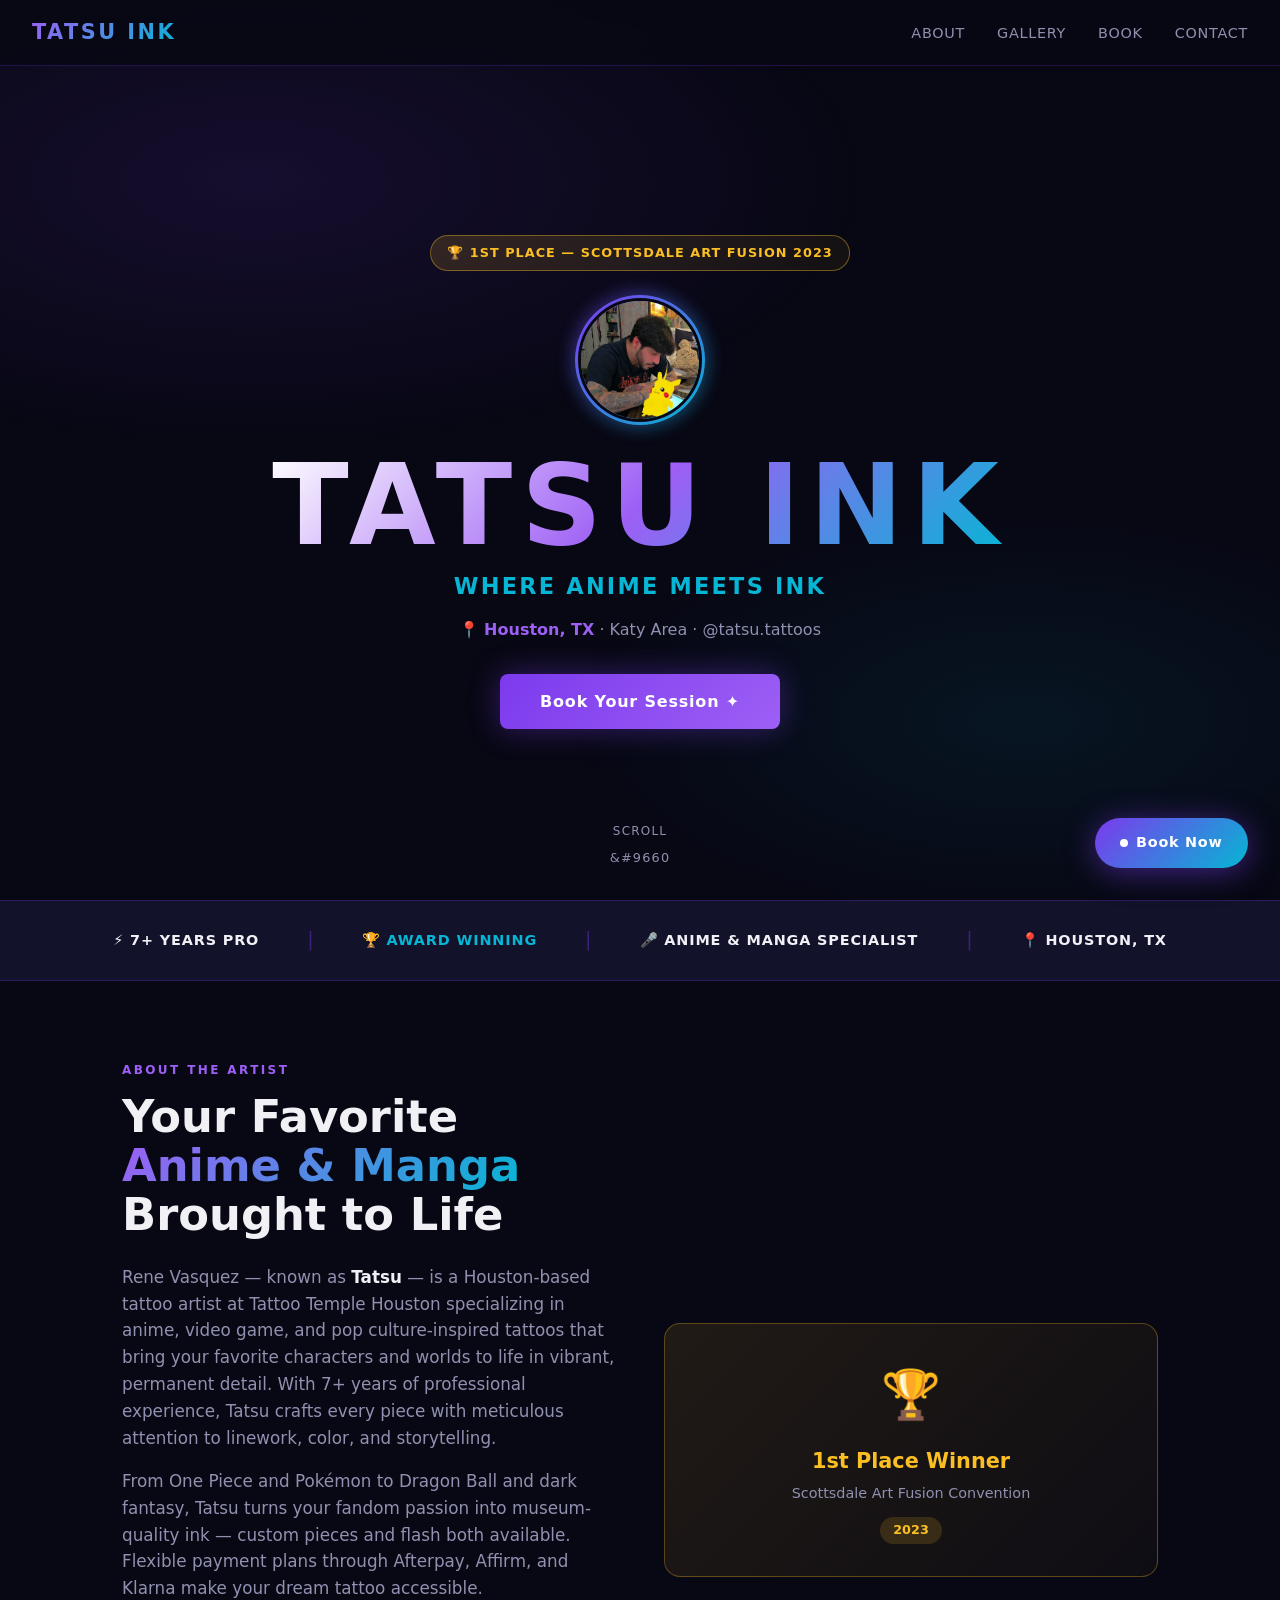
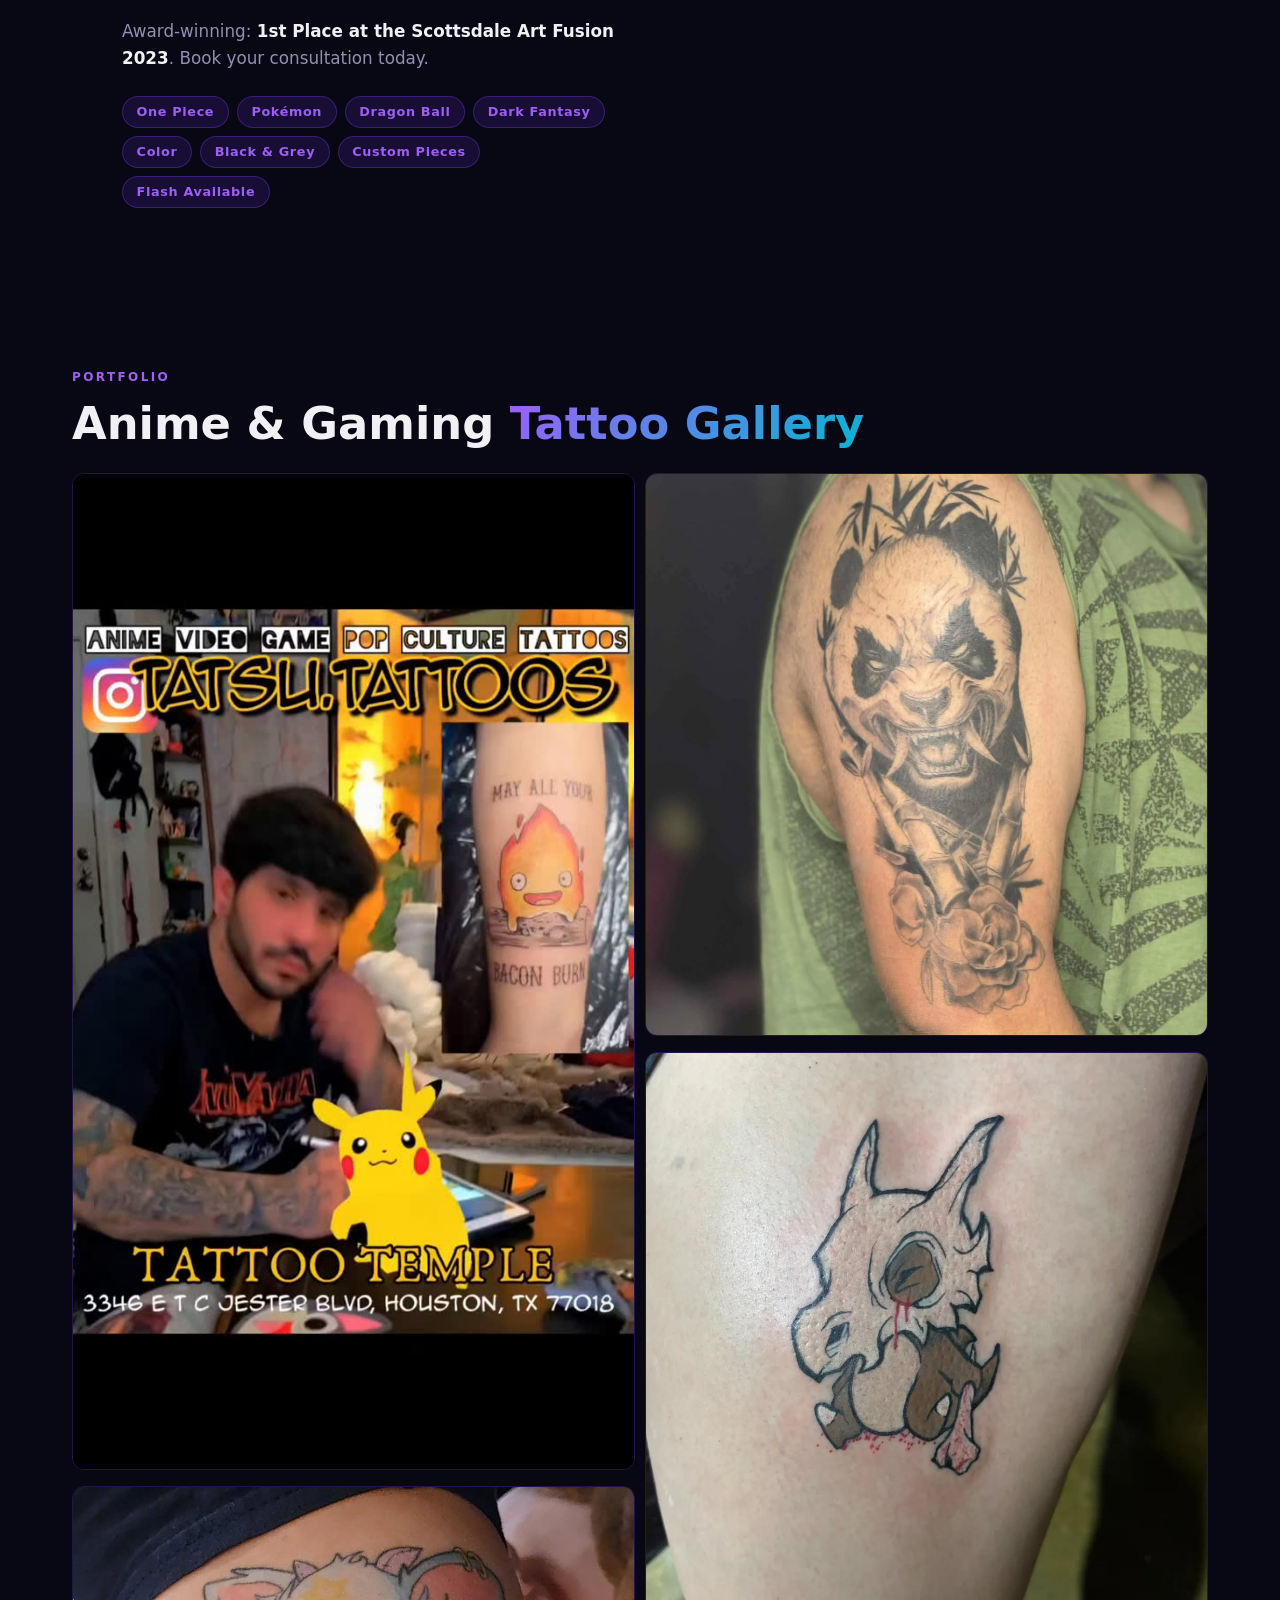
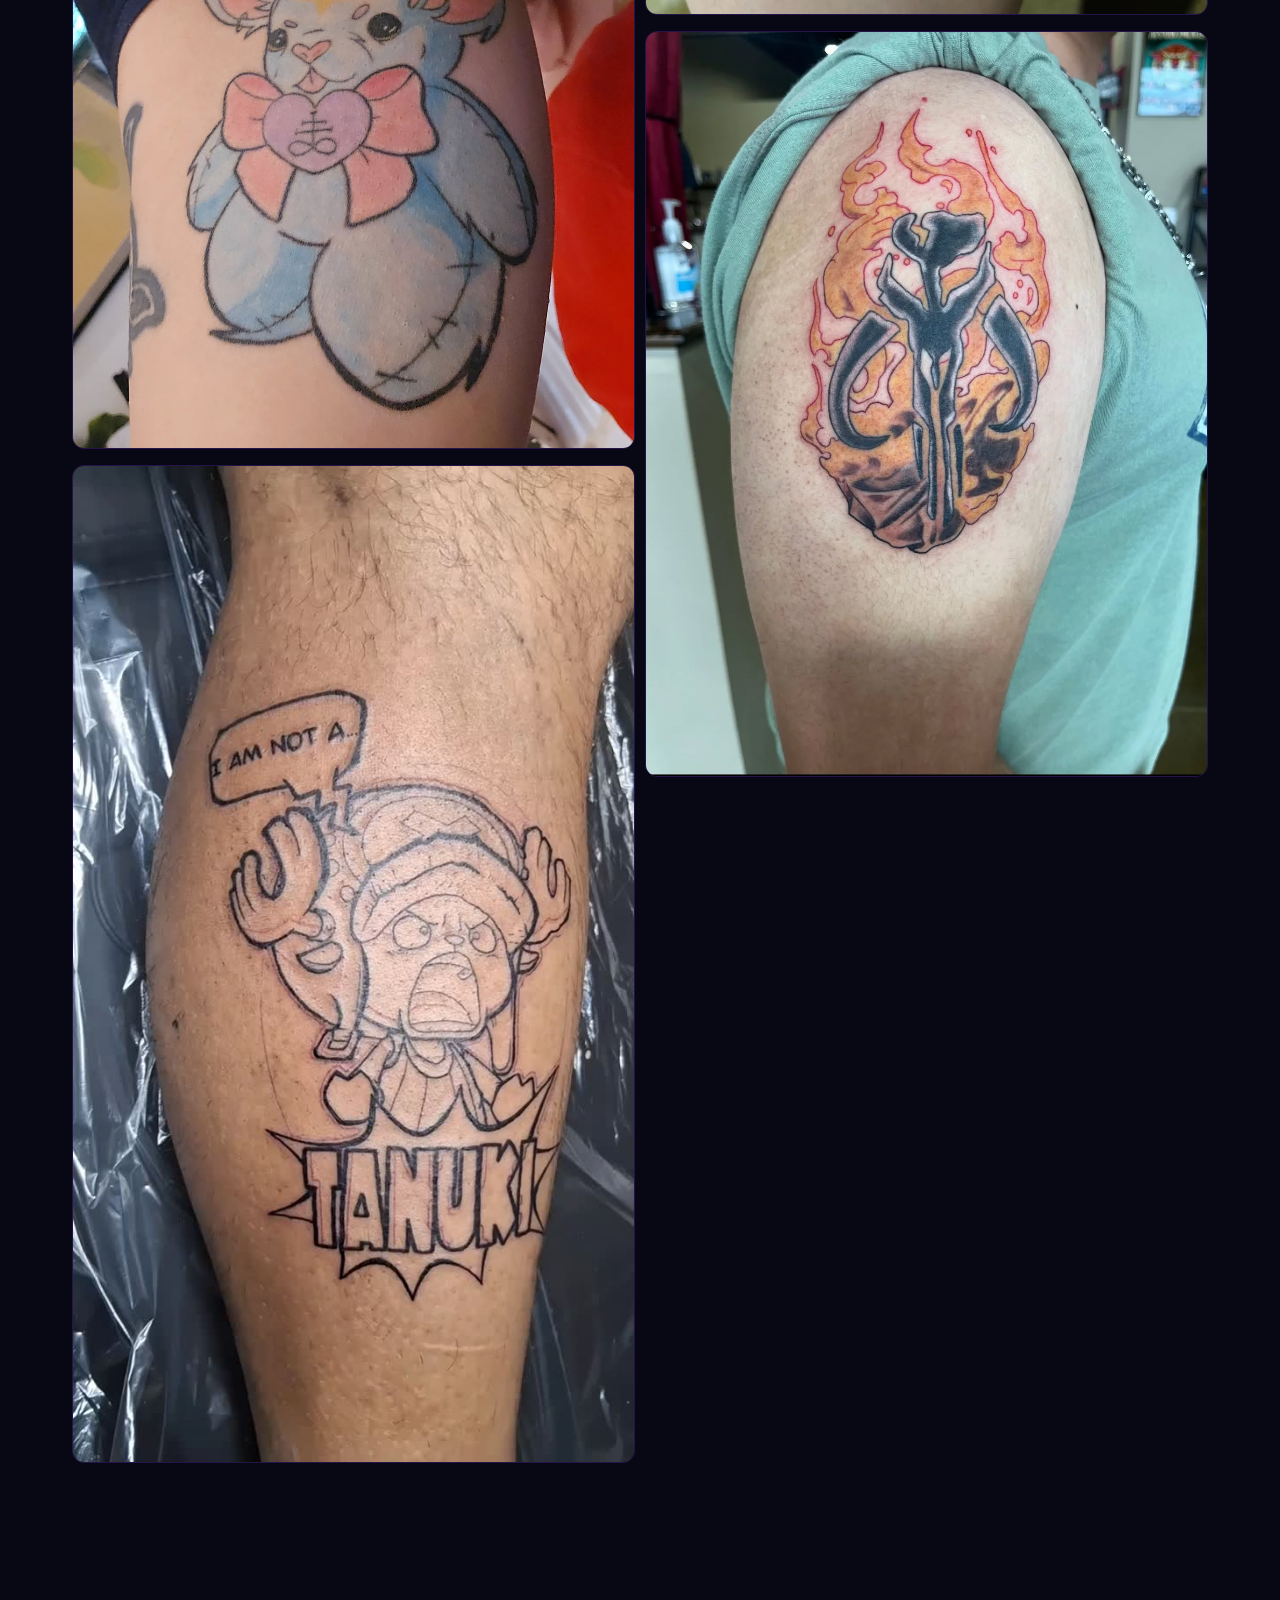
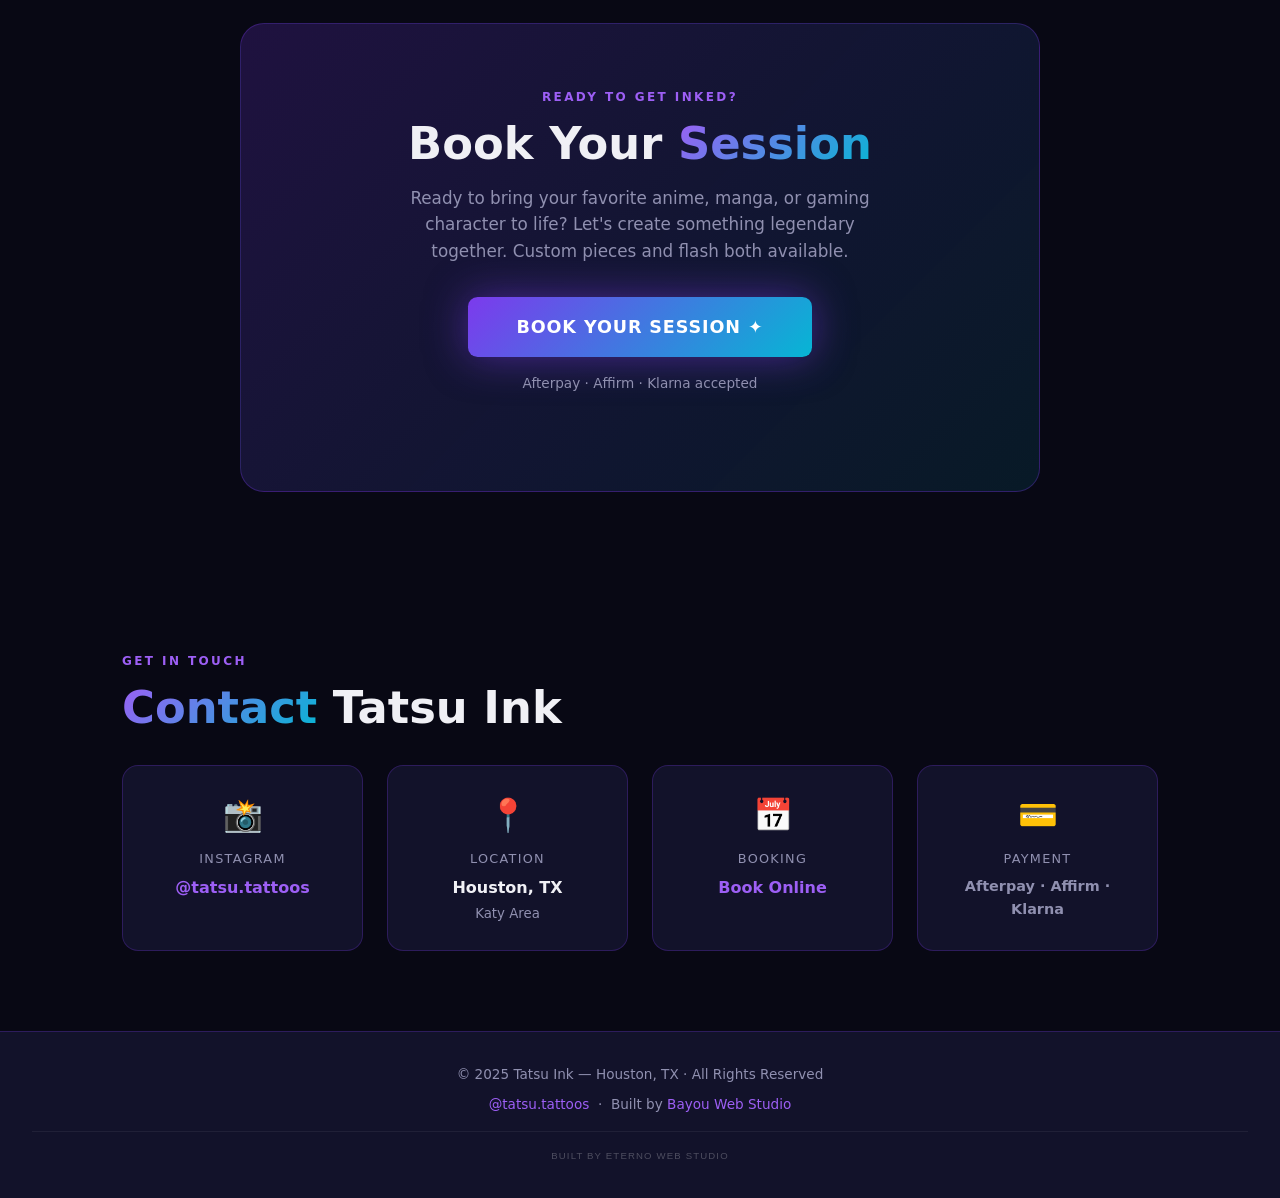
==== commit acfda600: "Add Eterno Web Studio footer credit" ====
--- a/index.html
+++ b/index.html
@@ -1,3 +1,4 @@
+<!-- premium-build -->
 <!DOCTYPE html>
 <html lang="en">
 <head>
@@ -108,6 +109,17 @@
     @keyframes pulseAnim{0%,100%{opacity:1;transform:scale(1)}50%{opacity:0.5;transform:scale(1.4)}}
     @media(max-width:768px){nav{padding:0.75rem 1.25rem}.nav-links{display:none}.about-grid{grid-template-columns:1fr}.gallery-grid{columns:2}.creds-inner{gap:0.75rem 1.5rem}.sep{display:none}.float-btn{bottom:1.25rem;right:1.25rem;padding:0.75rem 1.25rem;font-size:0.85rem}}
     @media(max-width:480px){.gallery-grid{columns:2}.hero-title{font-size:3rem}}
+      /* === LIGHTBOX === */
+    .lightbox{display:none;position:fixed;inset:0;z-index:9999;background:rgba(0,0,0,0.97);align-items:center;justify-content:center}
+    .lightbox.active{display:flex}
+    .lightbox img{max-width:96vw;max-height:96vh;object-fit:contain;user-select:none;-webkit-user-select:none;pointer-events:none}
+    .lb-close{position:absolute;top:16px;right:16px;width:44px;height:44px;background:rgba(0,0,0,0.5);border:1px solid rgba(255,255,255,0.3);border-radius:50%;color:#fff;font-size:22px;cursor:pointer;display:flex;align-items:center;justify-content:center;z-index:10;-webkit-tap-highlight-color:transparent;transition:border-color 0.3s}
+    .lb-close:hover{border-color:var(--accent,#C9A84C);color:var(--accent,#C9A84C)}
+    .lb-nav{position:absolute;top:50%;transform:translateY(-50%);background:rgba(0,0,0,0.4);border:1px solid rgba(255,255,255,0.2);border-radius:50%;color:#fff;width:48px;height:48px;font-size:24px;cursor:pointer;display:flex;align-items:center;justify-content:center;z-index:10;-webkit-tap-highlight-color:transparent;transition:all 0.3s}
+    .lb-nav:hover{border-color:var(--accent,#C9A84C);color:var(--accent,#C9A84C)}
+    .lb-prev{left:12px}
+    .lb-next{right:12px}
+    @media(max-width:600px){.lb-nav{width:40px;height:40px;font-size:20px}.lb-prev{left:8px}.lb-next{right:8px}.lb-close{top:12px;right:12px;width:40px;height:40px}}
   </style>
 </head>
 <body>
@@ -226,19 +238,12 @@
     &nbsp;&middot;&nbsp;
     Built by <a href="https://bayouwebstudio.com" target="_blank" rel="noopener">Bayou Web Studio</a>
   </p>
-</footer>
+<div style="text-align:center;padding:12px 0 0;margin-top:16px;border-top:1px solid rgba(255,255,255,0.06);"><a href="https://eternowebstudio.com" target="_blank" rel="noopener" style="color:rgba(255,255,255,0.25);font-size:0.6rem;letter-spacing:0.12em;text-decoration:none;font-family:sans-serif;text-transform:uppercase;">Built by Eterno Web Studio</a></div>
+  </footer>
 
 <a class="float-btn" href="https://venue.ink/@tatsutattoos/book/buk-8iaoDPo7040" target="_blank" rel="noopener">
   <span class="pulse"></span> Book Now
 </a>
-
-<div class="lightbox" id="lightbox">
-  <button class="lightbox-close" id="lbClose">&#10005;</button>
-  <button class="lightbox-prev" id="lbPrev">&#8249;</button>
-  <img class="lightbox-img" id="lbImg" src="" alt="Anime tattoo by Tatsu Houston TX">
-  <button class="lightbox-next" id="lbNext">&#8250;</button>
-</div>
-
 <script>
 const images=["tatsu_01.jpg","tatsu_02.jpg","tatsu_03.jpg","tatsu_04.jpg","tatsu_05.jpg","tatsu_06.jpg"];
 const grid=document.getElementById('galleryGrid');
@@ -260,5 +265,43 @@
 lb.addEventListener('click',e=>{if(e.target===lb)closeLb()});
 document.addEventListener('keydown',e=>{if(!lb.classList.contains('active'))return;if(e.key==='Escape')closeLb();if(e.key==='ArrowLeft')nav(-1);if(e.key==='ArrowRight')nav(1)});
 </script>
+  <script src="https://getminted.ai/mint-widget.js"></script>
+
+  <div class="lightbox" id="lightbox">
+    <button class="lb-close" onclick="closeLB()">&times;</button>
+    <button class="lb-nav lb-prev" onclick="navLB(-1)">&#8249;</button>
+    <img id="lb-img" src="" alt="Gallery image">
+    <button class="lb-nav lb-next" onclick="navLB(1)">&#8250;</button>
+  </div>
+<script>
+(function(){
+  var items=Array.from(document.querySelectorAll('.gallery-item'));
+  var lb=document.getElementById('lightbox');
+  if(!lb||!items.length)return;
+  var lbImg=document.getElementById('lb-img'),idx=0;
+  items.forEach(function(el,i){
+    el.style.cursor='pointer';
+    el.addEventListener('click',function(e){e.preventDefault();idx=i;var img=el.querySelector('img');if(img)lbImg.src=img.src;lb.classList.add('active');document.body.style.overflow='hidden'});
+  });
+  window.closeLB=function(){lb.classList.remove('active');document.body.style.overflow=''};
+  window.navLB=function(d){idx=(idx+d+items.length)%items.length;var img=items[idx].querySelector('img');if(img)lbImg.src=img.src};
+  lb.addEventListener('click',function(e){if(e.target===lb)closeLB()});
+  document.addEventListener('keydown',function(e){if(!lb.classList.contains('active'))return;if(e.key==='Escape')closeLB();if(e.key==='ArrowLeft')navLB(-1);if(e.key==='ArrowRight')navLB(1)});
+  var tx=0;
+  lb.addEventListener('touchstart',function(e){tx=e.changedTouches[0].screenX},{passive:true});
+  lb.addEventListener('touchend',function(e){var d=tx-e.changedTouches[0].screenX;if(Math.abs(d)>50)navLB(d>0?1:-1)},{passive:true});
+})();
+</script>
+<script>
+(function(){
+  try {
+    fetch('https://curious-lemming-262.convex.site/api/analytics/pageview', {
+      method: 'POST',
+      headers: {'Content-Type': 'application/json'},
+      body: JSON.stringify({ slug: 'tatsuink', page: window.location.pathname })
+    }).catch(function(){});
+  } catch(e) {}
+})();
+</script>
 </body>
 </html>
